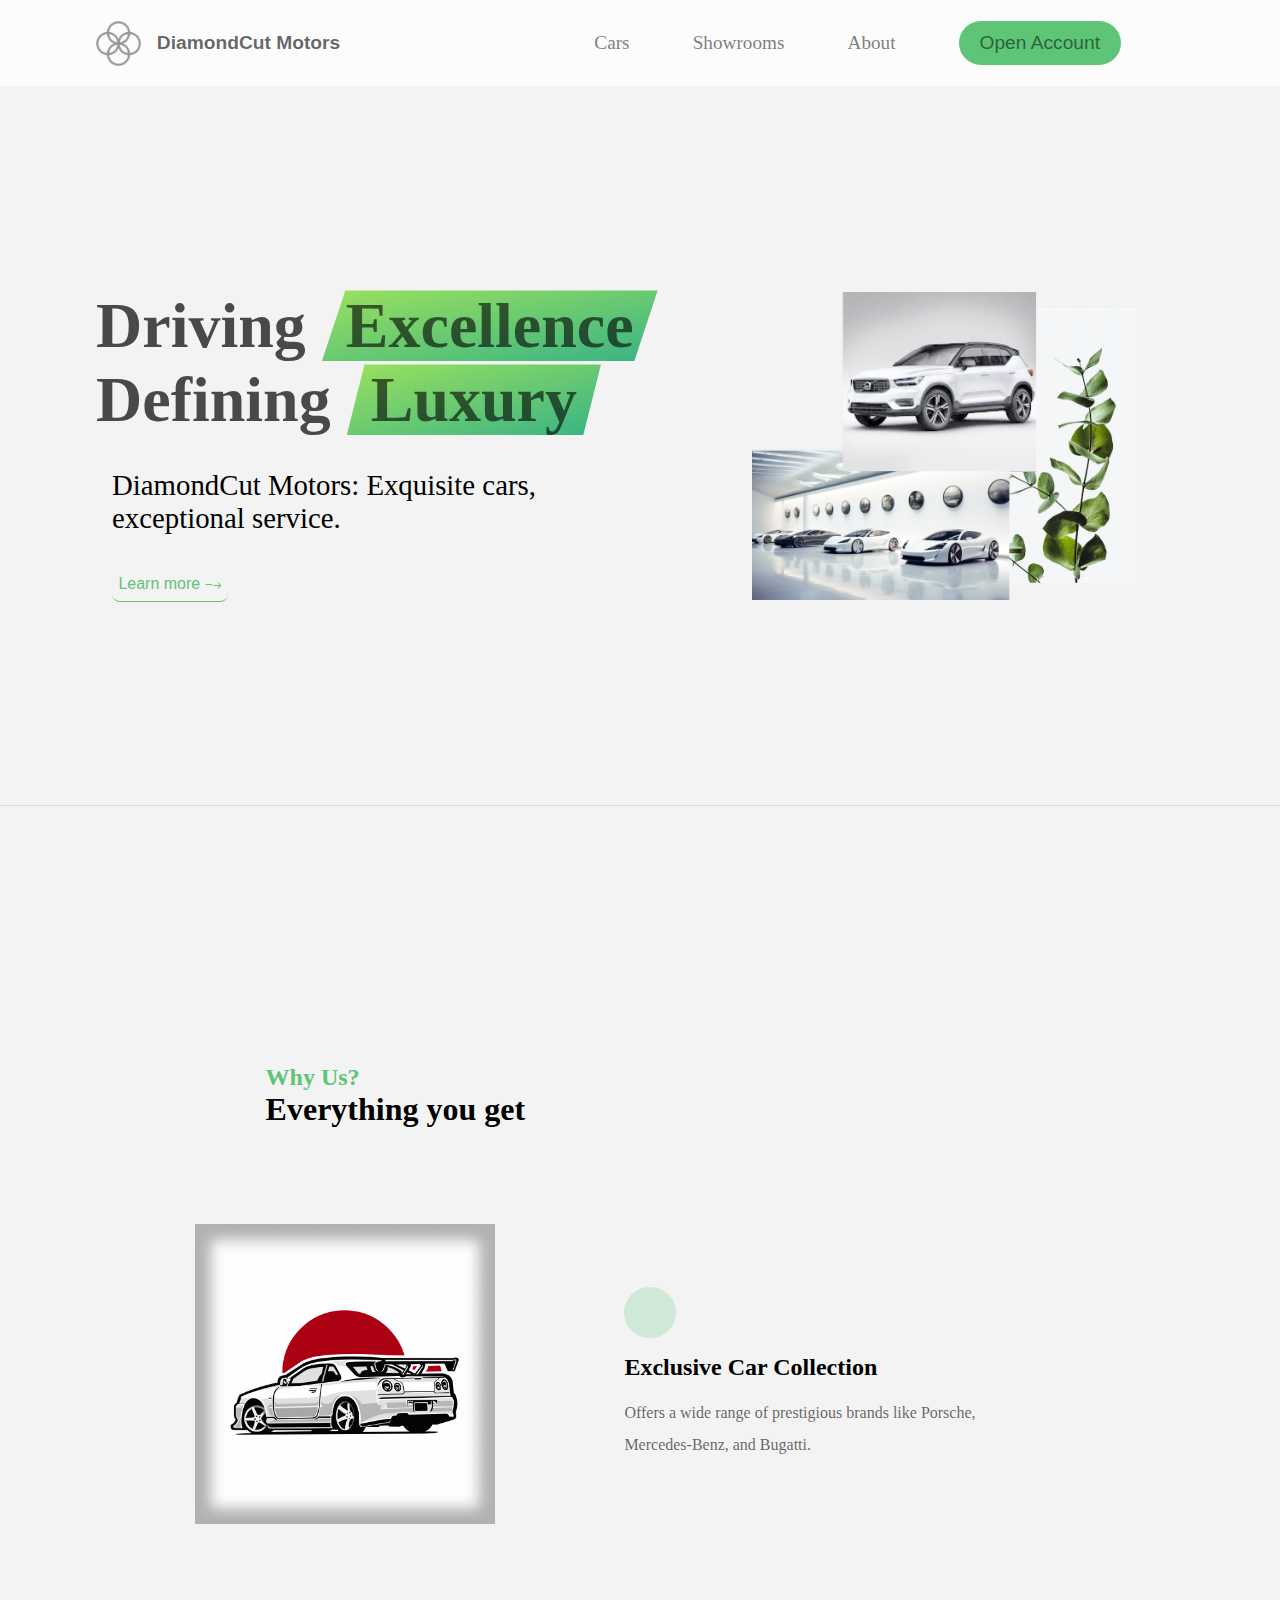
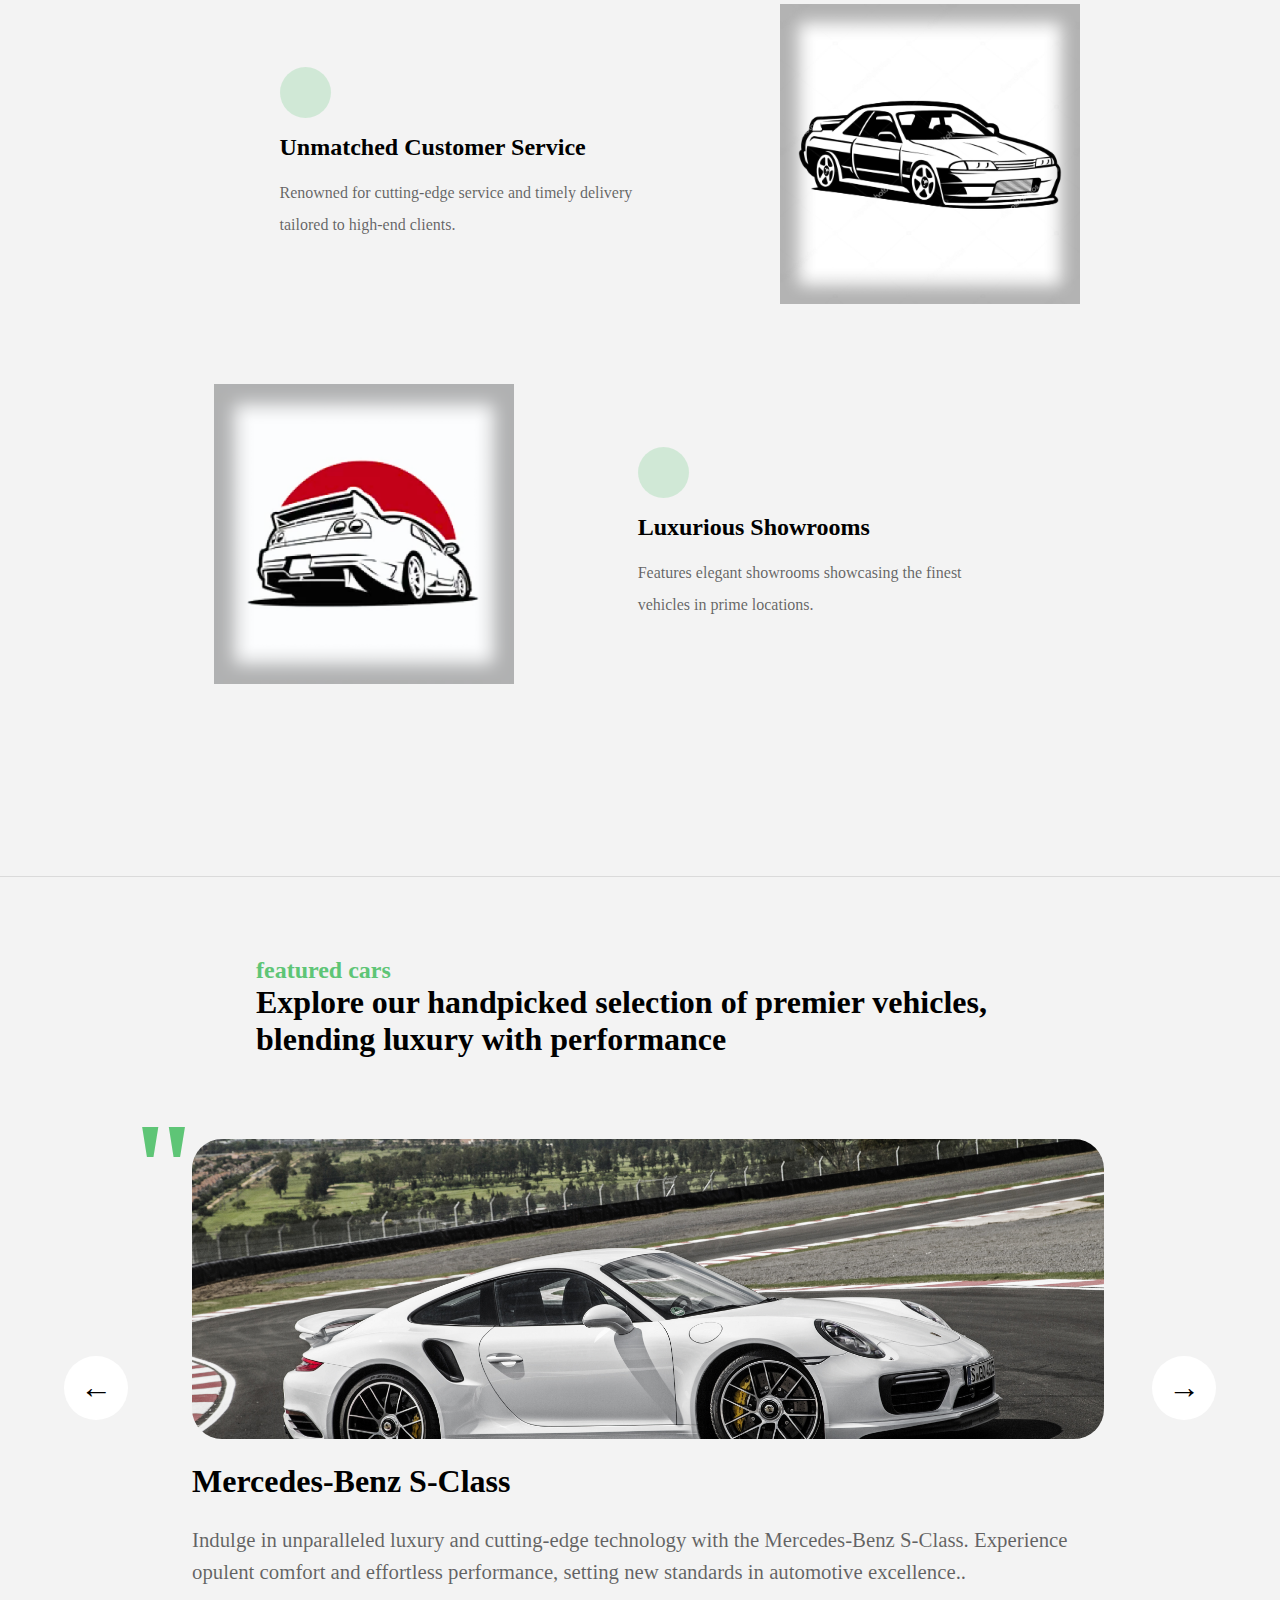
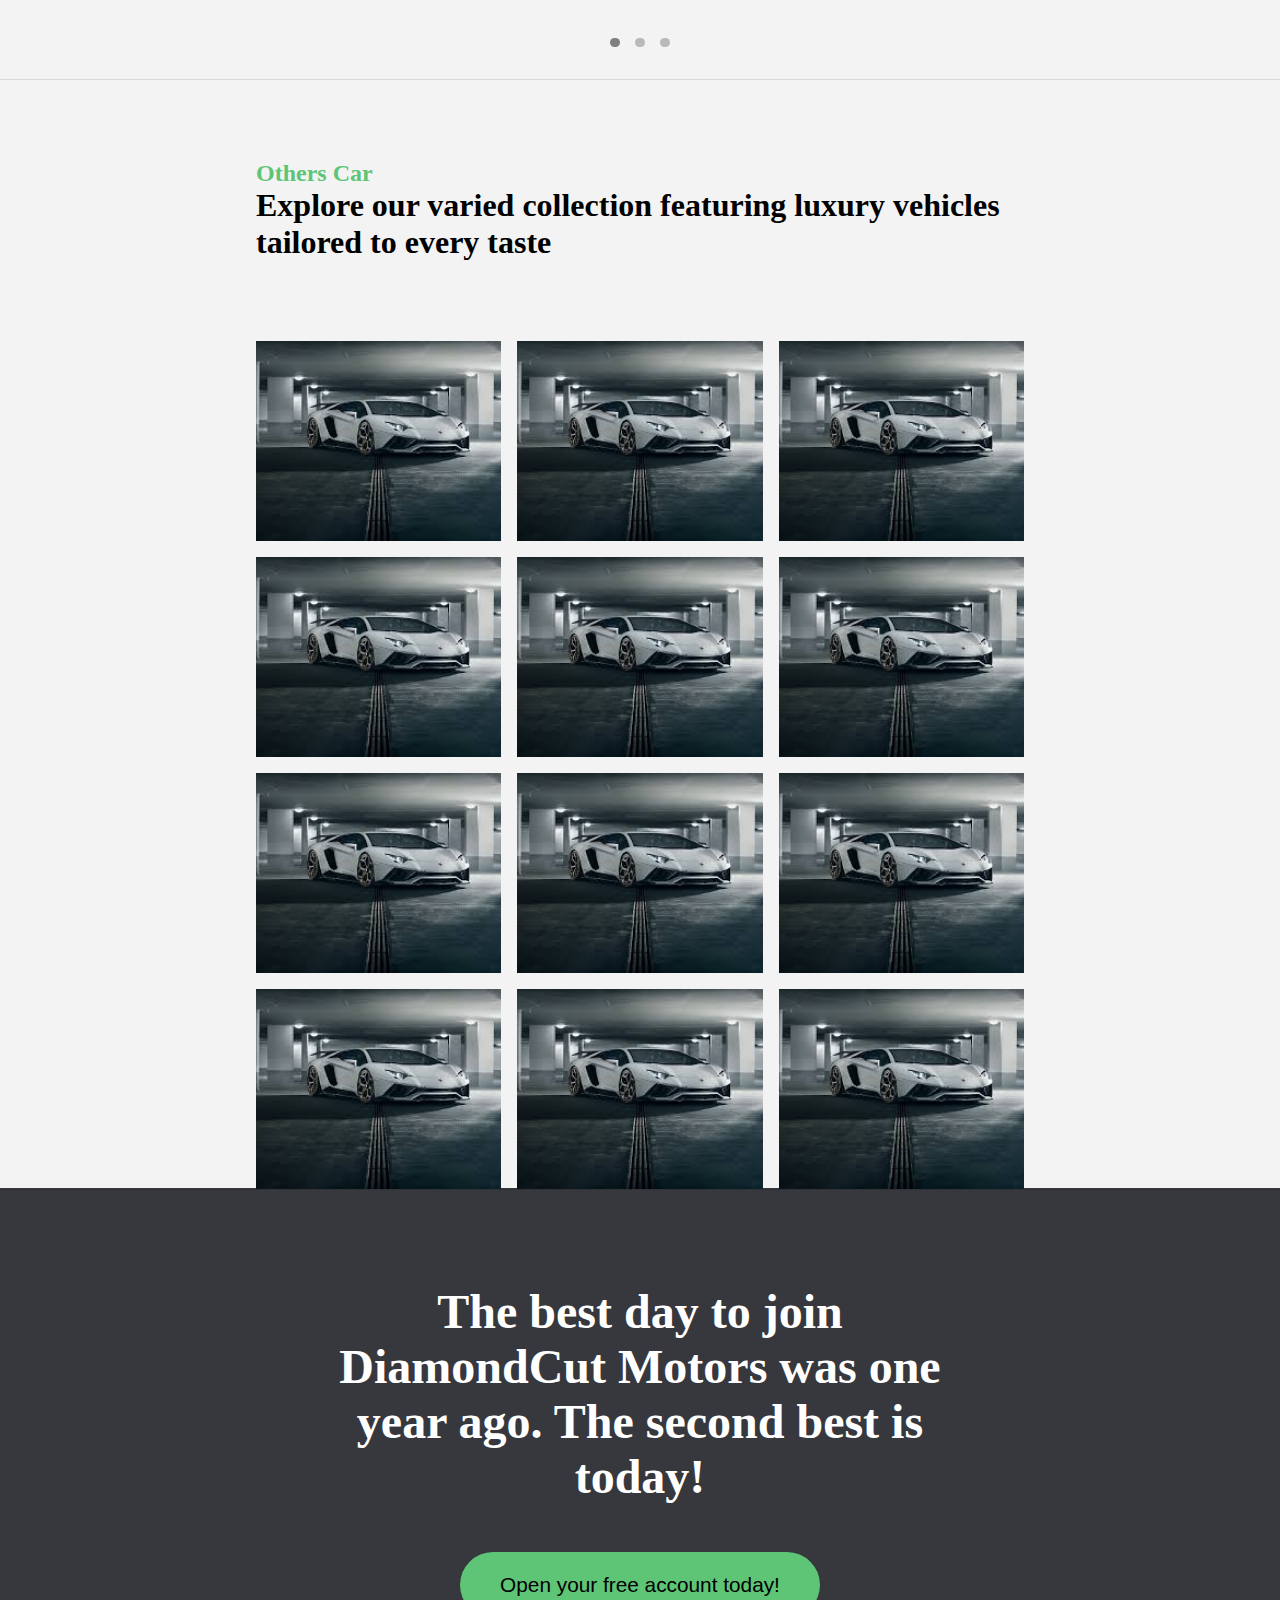
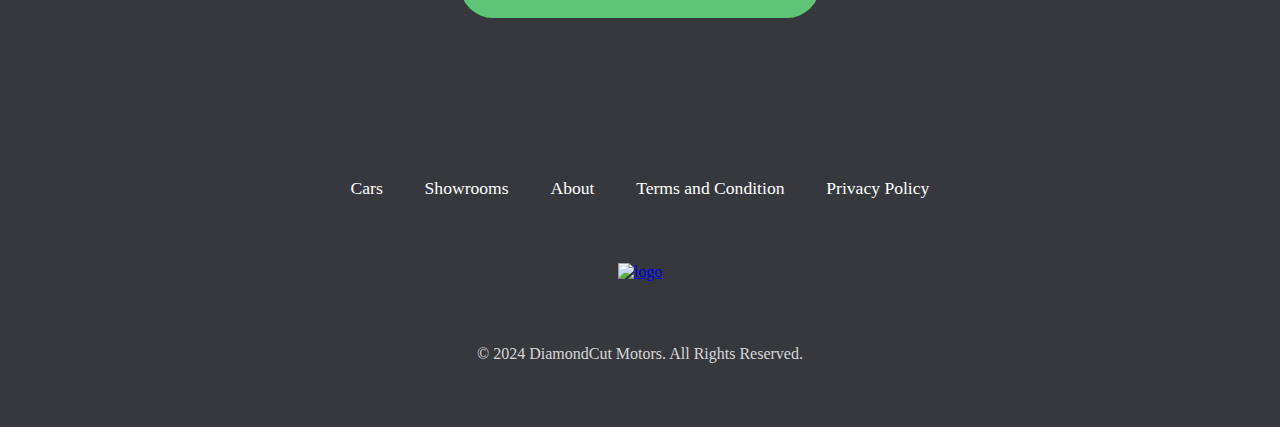
==== index.html @ 503ac23b "done" ====
<!DOCTYPE html>
<html lang="en">
  <head>
    <meta charset="UTF-8" />
    <meta http-equiv="X-UA-Compatible" content="IE=edge" />
    <meta name="viewport" content="width=device-width, initial-scale=1.0" />
    <link rel="stylesheet" href="style.css" />
    <title>DiamondCut Motors</title>
  </head>
  <body>
    <nav class="navbar">
      <a href="/" class="company--logo">
        <img src="img/logo.png" alt="logo" class="navbar--image" />
        <p>DiamondCut Motors</p>
      </a>
      <div class="navbar--list">
        <a href="./cars.html" class="navbar--button navbar--features">Cars</a>
        <a href="./showroom.html" class="navbar--button navbar--operation">Showrooms</a>
        <a href="./about.html" class="navbar--button navbar--testimoni">About</a>
        <button class="navbar--buttons">
          <a href="./login.html" class="navbar--button">Open Account</a>
        </button>
      </div>
    </nav>
    <section class="hero section">
      <div class="hero--text">
        <div class="hero--text__container">
          <h1 class="hero--text__header">
            Driving <span> Excellence </span> Defining <span> Luxury</span>
          </h1>
          <h4 class="hero--text__p">
            DiamondCut Motors: Exquisite cars, exceptional service.
          </h4>
          <a href="./cars.html"><button class="hero--text__button">Learn more &rbarr;</button></a>
        </div>
      </div>
      <div class="hero--image">
        <img src="./img/hero.png" alt="image" />
      </div>
    </section>
    <section class="feature section">
      <div class="feature__info">
        <p class="header">Why Us?</p>
        <h1 class="feature__header">
          Everything you get
        </h1>
      </div>
      <div class="feature__items">
        <div class="feature__item">
          <img src="./img/car1.png" alt="computer" class="feature__item--image imageBlur"></img>
          <div class="feature__item--text">
            <div class="feature__item--text--container">
              <div class="dot"></div>
              <h1 class="feature__item--text--header">
                Exclusive Car Collection
              </h1>
              <p class="feature__item--text--p">
                Offers a wide range of prestigious brands like Porsche, Mercedes-Benz, and Bugatti.
              </p>
            </div>
          </div>
        </div>
      </div>
      <div class="feature__items">
        <div class="feature__item">
          <div class="feature__item--text">
            <div class="feature__item--text--container">
              <div class="dot"></div>
              <h1 class="feature__item--text--header">
                Unmatched Customer Service
              </h1>
              <p class="feature__item--text--p">
                Renowned for cutting-edge service and timely delivery tailored to high-end clients.
              </p>
            </div>
          </div>
          <img src="./img/car2.png" alt="computer" class="feature__item--image imageBlur"></img>
        </div>
      </div>
      <div class="feature__items">
        <div class="feature__item">
          <img src="./img/car3.png" alt="computer" class="feature__item--image imageBlur"></img>
          <div class="feature__item--text">
            <div class="feature__item--text--container">
              <div class="dot"></div>
              <h1 class="feature__item--text--header">
                Luxurious Showrooms
              </h1>
              <p class="feature__item--text--p">
                Features elegant showrooms showcasing the finest vehicles in prime locations.
              </p>
            </div>
          </div>
        </div>
      </div>
    </section>
    <section class="testimoni section">
      <div class="feature__info">
        <p class="header">featured cars</p>
        <h1 class="feature__header">
          Explore our handpicked selection of premier vehicles, blending luxury with performance
        </h1>
      </div>
      <div class="testimoni__items">
        <div class="arrow-left">&larr;</div>
        <div class="testimoni__items--infoContainer">
          <div data-number="0" class="testimoni__items--info testimoni--1">
            <p class="testimoni__items--petik">"</p>
            <img src="./img/featured1.jpg" alt="">
            <h1 class="testimoni__items--header">Porsche 911 Turbo S</h1>
            <p class="testimoni__items--p">Experience the pinnacle of sports car engineering with the iconic Porsche 911 Turbo S. Unleash breathtaking speed and
            precision, wrapped in a sleek and timeless design.</p>
          </div>
          <div data-number="1" class="testimoni__items--info testimoni--2">
            <p class="testimoni__items--petik">"</p>
            <img src="./img/featured2.jpg" alt="">
            <h1 class="testimoni__items--header">Mercedes-Benz S-Class</h1>
            <p class="testimoni__items--p">Indulge in unparalleled luxury and cutting-edge technology with the Mercedes-Benz S-Class. Experience opulent comfort
            and effortless performance, setting new standards in automotive excellence..</p>
            
          </div>
          <div data-number="2" class="testimoni__items--info testimoni--3">
            <p class="testimoni__items--petik">"</p>
            <img src="./img/featured3.jpg" alt="">
            <h1 class="testimoni__items--header">Bugatti Chiron</h1>
            <p class="testimoni__items--p">Embark on a journey of automotive mastery with the Bugatti Chiron. Crafted for the elite few, this hypercar combines
            unrivaled power, unparalleled beauty, and uncompromising luxury.</p>
            
          </div>
        </div>
        <div class="arrow-right">&rarr;</div>
      </div>
      <div class="testimoni__dots">
        <div data-dot="1" class="testimoni__dot dot--1 dot-active"></div>
        <div data-dot="2" class="testimoni__dot dot--2"></div>
        <div data-dot="3" class="testimoni__dot dot--3"></div>
      </div>
    </section>
    <section class="section gallery">
      <div class="feature__info">
        <p class="header">Others Car</p>
        <h1 class="feature__header">
          Explore our varied collection featuring luxury vehicles tailored to every taste
        </h1>
      </div>
      <div class="gallery__container">
        <img src="./img/gallery1.jpeg" alt="">
        <img src="./img/gallery1.jpeg" alt="">
        <img src="./img/gallery1.jpeg" alt="">
        <img src="./img/gallery1.jpeg" alt="">
        <img src="./img/gallery1.jpeg" alt="">
        <img src="./img/gallery1.jpeg" alt="">
        <img src="./img/gallery1.jpeg" alt="">
        <img src="./img/gallery1.jpeg" alt="">
        <img src="./img/gallery1.jpeg" alt="">
        <img src="./img/gallery1.jpeg" alt="">
        <img src="./img/gallery1.jpeg" alt="">
        <img src="./img/gallery1.jpeg" alt="">
      </div>
    </section>
    <section class="join">
      <h1 class="join__text">The best day to join DiamondCut Motors was one year ago. The second best is today!</h1>
      <a href="./login.html"><button class="join__btn">Open your free account today!</button></a>
    </section>
    <footer class="footer">
      <div class="footer__items">
        <a href="./cars.html" class="footer_item">Cars</a>
        <a href="./showroom.html" class="footer_item">Showrooms</a>
        <a href="./about.html" class="footer_item">About</a>
        <a href="#" class="footer_item">Terms and Condition</a>
        <a href="#" class="footer_item">Privacy Policy</a>
      </div>
      <a href="/"><img src="./img/icon.png" alt="logo" class="footer__logo"></img></a>
      <div class="footer__copyright">&copy; 2024 DiamondCut Motors. All Rights Reserved.</div>
    </footer>
    <script src="script.js"></script>
  </body>
</html>
---- style.css ----
/* The page is NOT responsive. You can implement responsiveness yourself if you wanna have some fun 😃 */

:root {
  --color-primary: #5ec576;
  --color-secondary: #ffcb03;
  --color-tertiary: #ff585f;
  --color-primary-darker: #4bbb7d;
  --color-secondary-darker: #ffbb00;
  --color-tertiary-darker: #fd424b;
  --color-primary-opacity: #5ec5763a;
  --color-secondary-opacity: #ffcd0331;
  --color-tertiary-opacity: #ff58602d;
  --gradient-primary: linear-gradient(to top left, #39b385, #9be15d);
  --gradient-secondary: linear-gradient(to top left, #ffb003, #ffcb03);
}

* {
  padding: 0;
  margin: 0;
  box-sizing: border-box;
  font-size: 16px;
}

.section {
  min-height: 80vh;
  border-bottom: 1px solid rgba(0, 0, 0, 0.1);
  transition: opacity 2s, transform 2s;
  -webkit-transition: opacity 2s, transform 2s;
  -moz-transition: opacity 2s, transform 2s;
  -ms-transition: opacity 2s, transform 2s;
  -o-transition: opacity 2s, transform 2s;
}

.sectionHidden {
  opacity: 1;
  transform: translateY(50px);
  -webkit-transform: translateY(50px);
  -moz-transform: translateY(50px);
  -ms-transform: translateY(50px);
  -o-transform: translateY(50px);
}

/* .imageBlur {
  filter: blur(20px);
  -webkit-filter: blur(20px);
} */

.header {
  font-size: 1.5rem;
  color: var(--color-primary);
  font-weight: 800;
}

.dot {
  height: 3.2rem;
  width: 3.2rem;
  background-color: var(--color-primary-opacity);
  border-radius: 50%;
  -webkit-border-radius: 50%;
  -moz-border-radius: 50%;
  -ms-border-radius: 50%;
  -o-border-radius: 50%;
}

body {
  background-color: #f3f3f3;
  position: relative;
}

/* Navbar */
.navbar {
  display: flex;
  flex-direction: row;
  align-items: center;
  justify-content: space-between;
  padding: 1.3rem 6rem;
  top: 0;
  left: 0;
  right: 0;
  z-index: 100;
  background: rgba(255, 255, 255, 0.7);
}

.navbar--image {
  height: 2.8rem;
  cursor: pointer;
}

.navbar--list {
  display: flex;
  flex-direction: row;
  align-items: center;
  justify-content: space-evenly;
  width: 45%;
}

.navbar--button {
  font-size: 1.2rem;
  align-items: center;
  text-decoration: none;
  color: black;
  cursor: pointer;
}

.navbar--buttons {
  padding: 0.7rem 1.3rem;
  background-color: var(--color-primary);
  border: none;
  outline: none;
  border-radius: 2rem;
  -webkit-border-radius: 2rem;
  -moz-border-radius: 2rem;
  -ms-border-radius: 2rem;
  -o-border-radius: 2rem;
}

.company--logo {
  display: flex;
  gap: 1rem;
  align-items: center;
  text-decoration: none;
}

.company--logo p {
  font-size: 1.2rem;
  font-weight: 800;
  font-family: 'Poppins', sans-serif;
  color: rgba(0, 0, 0, 0.6);
  text-decoration: none;
}

/* Hero Section */
.hero {
  width: 100%;
  display: grid;
  grid-template-columns: minmax(300px, 1.2fr) minmax(300px, 1fr);
  padding-inline: 12rem;
  border-bottom: 1px solid rgba(0, 0, 0, 0.1);
  gap: 2rem;
}

.hero2 {
  width: 100%;
  display: flex;
  align-items: center;
  justify-content: center;
  padding-inline: 12rem;
  border-bottom: 1px solid rgba(0, 0, 0, 0.1);
  gap: 2rem;
  background-image: url('./img/showroom2.jpg');
  background-size: cover;
  background-position: center;
  background-repeat: no-repeat;
}

.hero--text {
  display: flex;
  flex-direction: row;
  align-items: center;
  justify-content: center;
}

.hero2--text {
  display: flex;
  flex-direction: row;
  align-items: center;
  justify-content: center;
  width: 650px;
}

.hero2--text h4 {
  color: rgba(0, 0, 0, 1);
  background: rgba(255, 255, 255, 0.6);
  border-radius: 30px;
  padding-inline: 1.5rem;
}

.hero--text__container {
  margin: 0 auto;
  width: 100%;
}

.hero--text__header,
.hero--text__header span {
  font-size: 4rem;
  font-weight: 800;
  color: rgba(0, 0, 0, 0.7);
}

.hero--text__header span {
  color: rgba(0, 0, 0, 0.6);
  background-image: var(--gradient-primary);
  padding-inline: 1.5rem;
  clip-path: polygon(7% 0, 100% 0%, 93% 100%, 0% 100%);
}

.hero--text__p {
  font-size: 1.8rem;
  font-weight: 300;
  margin-block: 2rem;
  margin-inline: 1rem;
}

.hero--text__button {
  border: none;
  outline: none;
  color: var(--color-primary);
  border-bottom: 1px solid var(--color-primary);
  padding: 0.5rem 0.4rem;
  background: none;
  margin-inline: 1rem;
  cursor: pointer;
  transition: 0.5s;
  border-radius: 0.5rem;
}

.hero--text__button:hover {
  color: white;
  border-bottom: 1px solid white;
  background: var(--color-primary);
}

.hero--image {
  display: flex;
  flex-direction: row;
  align-items: center;
  justify-content: center;
}

.hero--image img {
  width: 80%;
}

/* Feature Section */
.feature {
  display: flex;
  flex-direction: column;
  align-items: center;
  justify-content: center;
  padding: 8rem 1rem;
  width: 100%;
}

.feature__info {
  display: flex;
  flex-direction: column;
  align-items: start;
  justify-content: center;
  width: 60%;
  margin-block: 5rem;
}

.feature__header {
  font-size: 2rem;
}

.feature__items {
  display: flex;
  flex-direction: column;
  align-items: start;
  justify-content: center;
  width: 80%;
  margin-bottom: 3rem;
}

.feature__item {
  display: flex;
  width: 100%;
  gap: 3rem;
  margin-block: 1rem;
  align-items: center;
  justify-content: center;
}

.feature__item--image {
  width: 100%;
  max-width: 300px;
}

.feature__item--text {
  display: flex;
  flex-direction: row;
  align-items: center;
  justify-content: center;
}

.feature__item--text--container {
  width: 70%;
  display: flex;
  flex-direction: column;
  align-items: start;
  justify-content: center;
}

.feature__item--text--header {
  font-size: 1.5rem;
  margin-block: 1rem;
}

.feature__item--text--p {
  font-size: 1rem;
  line-height: 2rem;
  color: rgba(0, 0, 0, 0.6);
}

/* Operation Section */
.operation {
  display: flex;
  flex-direction: column;
  align-items: center;
  justify-content: center;
  padding: 3rem 1rem;
}

.operation--information {
  /* color: var(--color-primary); */
  font-weight: bold;
}

.operation__items {
  width: 65%;
  display: flex;
  flex-direction: column;
  align-items: start;
  justify-content: center;
  padding: 4rem;
  background: white;
  position: relative;
}

.operation__items--button {
  color: black;
  padding: 1rem 0;
  width: 15rem;
  text-align: center;
  border-radius: 4rem;
  -webkit-border-radius: 4rem;
  -moz-border-radius: 4rem;
  -ms-border-radius: 4rem;
  -o-border-radius: 4rem;
  border: none;
  outline: none;
  line-height: 1rem;
  font-weight: bold;
}

.operation__items--buttonContainer {
  display: flex;
  padding-inline: 5rem;
  flex-direction: row;
  align-items: center;
  justify-content: space-evenly;
  width: 100%;
  position: absolute;
  top: -30px;
  left: 0;
}

.btn-active {
  position: relative;
  top: -10px;
  left: 0;
}

.operation__items--info {
  display: grid;
  grid-template-columns: 1fr 7fr;
  position: absolute;
  top: 0;
  left: 0;
  width: 100%;
  background: white;
  z-index: -1;
  visibility: hidden;
}

.operation__items--infoContainer {
  position: relative;
  width: 100%;
}

.info--active {
  z-index: 3;
  visibility: visible;
}

.dotbig {
  width: 4rem;
  height: 4rem;
  border-radius: 50%;
  -webkit-border-radius: 50%;
  -moz-border-radius: 50%;
  -ms-border-radius: 50%;
  -o-border-radius: 50%;
}

.dot-red {
  background-color: var(--color-tertiary-opacity);
}

.dot-yellow {
  background-color: var(--color-secondary-opacity);
}

.dot-green {
  background-color: var(--color-primary-opacity);
}

.btn-yellow {
  background: var(--color-secondary);
}

.btn-green {
  background: var(--color-primary);
}

.btn-red {
  background: var(--color-tertiary);
}

.operation__item--text--h1 {
  font-size: 1.5rem;
  margin-bottom: 2rem;
}

.operation__item--text--p {
  font-size: 1.3rem;
  line-height: 2rem;
  color: rgba(0, 0, 0, 0.5);
}

.operation__item--text {
  margin-left: 1rem;
}

/* Testimoni Page */
.testimoni {
  display: flex;
  flex-direction: column;
  align-items: center;
  justify-content: center;
  position: relative;
}

.testimoni__items {
  display: flex;
  flex-direction: row;
  align-items: center;
  justify-content: center;
  width: 60%;
  height: 500px;
}

.testimoni__items img {
  width: 100%;
  height: 300px;
  object-fit: cover;
  border-radius: 30px;
  margin-inline: auto;
}

.testimoni__items--infoContainer {
  position: relative;
  width: calc(100% - 8rem);
  height: calc(5.5rem + 500px) !important;
  display: flex;
  flex-direction: row;
  align-items: center;
  justify-content: center;
  overflow: hidden;
}

.testimoni__items--petik {
  color: var(--color-primary);
  font-weight: bolder;
  font-size: 8rem;
  position: absolute;
  top: 0;
  left: 0;
}

.testimoni__items--info {
  padding: 4rem 3rem 1.5rem 4rem;
  display: flex;
  flex-direction: column;
  align-items: start;
  justify-content: center;
  background-color: #f3f3f3;
  height: 500px;
  width: 100%;
  /* transition: 1s;
  -webkit-transition: 1s;
  -moz-transition: 1s;
  -ms-transition: 1s;
  -o-transition: 1s; */
}

.arrow-left,
.arrow-right {
  height: 4rem;
  width: 4rem;
  background-color: white;
  border-radius: 50%;
  -webkit-border-radius: 50%;
  -moz-border-radius: 50%;
  -ms-border-radius: 50%;
  -o-border-radius: 50%;
  font-size: 2rem;
  display: flex;
  flex-direction: row;
  align-items: center;
  justify-content: center;
  cursor: pointer;
  z-index: 10;
}

.testimoni__items--header {
  font-size: 2rem;
  font-weight: 700;
  margin-block: 1.5rem;
}

.testimoni__items--p {
  font-size: 1.3rem;
  line-height: 2rem;
  color: rgba(0, 0, 0, 0.6);
}

.testimoni__items--profile {
  display: flex;
  flex-direction: row;
  align-items: center;
  justify-content: center;
  margin-left: 2rem;
  margin-top: 1.5rem;
}

.testimoni__items--profile--image {
  width: 4rem;
  height: 4rem;
  border-radius: 50%;
  -webkit-border-radius: 50%;
  -moz-border-radius: 50%;
  -ms-border-radius: 50%;
  -o-border-radius: 50%;
  margin-right: 1.5rem;
}

.testimoni__items--profile--name {
  font-size: 1.2rem;
  margin-bottom: 0.5rem;
}

.testimoni__items--profile--location {
  font-size: 1.1rem;
  color: rgba(0, 0, 0, 0.6);
}

.testimoni__dots {
  display: flex;
  flex-direction: row;
  align-items: center;
  justify-content: space-evenly;
  width: 7%;
  margin-bottom: 2rem;
}

.testimoni__dot {
  height: 0.6rem;
  width: 0.6rem;
  border-radius: 50%;
  -webkit-border-radius: 50%;
  -moz-border-radius: 50%;
  -ms-border-radius: 50%;
  -o-border-radius: 50%;
  background-color: gray;
  opacity: 0.5;
}

.testimoni__dots .dot-active {
  opacity: 1;
}

.testimoni--1 {
  z-index: 1;
  position: absolute;
  top: 0;
  left: 0%;
}

.testimoni--2 {
  z-index: 1;
  position: absolute;
  top: 0;
  left: 100%;
}

.testimoni--3 {
  z-index: 1;
  position: absolute;
  top: 0;
  left: 200%;
}

/* Gallery Section */
.gallery {
  display: flex;
  align-items: center;
  justify-content: center;
  width: 100%;
  flex-direction: column;
  margin-bottom: 3rem;
}

.gallery__container {
  width: 60%;
  display: grid;
  grid-template-columns: repeat(auto-fit, minmax(200px, 1fr));
  justify-content: center;
  gap: 1rem;
  justify-items: center;
}

.gallery__container img {
  width: 100%;
  height: 200px;
  object-fit: cover;
}

/* list Section */
.list__container {
  width: 80%;
  display: grid;
  grid-template-columns: repeat(auto-fit, minmax(300px, 1fr));
  justify-content: center;
  gap: 1rem;
  justify-items: center;
  font-family: 'Poppins', sans-serif;
}

.list__item {
  box-shadow: 0 0 10px rgba(0, 0, 0, 0.1);
  width: 100%;
  border-radius: 10px;
  overflow: hidden;
}

.list__info {
  padding: 0.5rem 1rem;
  display: flex;
  flex-direction: column;
  align-items: center;
  justify-content: center;
  gap: 0.4rem;
}

.list__info h4 {
  text-align: center;
  display: flex;
  justify-content: space-between;
  width: 100%;
}

.list__info h4 span {
  color: var(--color-primary);
  text-align: center;
}

.list__info p {
  color: rgba(0, 0, 0, 0.4);
  text-align: center;
}

.list__container img {
  width: 100%;
  height: 200px;
  object-fit: cover;
}

/* Join Section */
.join {
  display: flex;
  flex-direction: column;
  align-items: center;
  justify-content: center;
  background-color: rgb(55, 56, 61);
  padding: 6rem 2rem;
}

.join__text {
  font-size: 3rem;
  color: white;
  width: 55%;
  margin: 0 auto;
  text-align: center;
}

.join__btn {
  padding: 1.3rem 2.5rem;
  background-color: var(--color-primary);
  color: black;
  border-radius: 5rem;
  -webkit-border-radius: 5rem;
  -moz-border-radius: 5rem;
  -ms-border-radius: 5rem;
  -o-border-radius: 5rem;
  border: none;
  outline: none;
  margin-top: 3rem;
  font-size: 1.3rem;
  cursor: pointer;
}

/* Footer Section */
.footer {
  display: flex;
  flex-direction: column;
  justify-content: center;
  align-items: center;
  padding: 4rem 8rem;
  background-color: rgb(55, 56, 61);
}

.footer__items {
  display: flex;
  flex-direction: row;
  justify-content: space-evenly;
  align-items: center;
  flex-wrap: wrap;
  width: 60%;
  gap: 1rem;
}

.footer_item {
  color: white;
  text-decoration: none;
  font-size: 1.1rem;
  padding-inline: 0.5rem;
}

.footer__logo {
  width: 3rem;
  height: 3rem;
  margin: 0 auto;
  margin-block: 4rem;
}

.footer__copyright {
  text-align: center;
  color: rgba(255, 255, 255, 0.8);
}

.footer__copyright span {
  color: white;
}

/* carousel style */

.mySlides {
  display: none;
}
img {
  vertical-align: middle;
}

/* Slideshow container */
.slideshow-container {
  width: 100%;
  position: relative;
  margin: auto;
}

.slideshow-container img {
  width: 100%;
  object-fit: cover;
  height: 300px;
}

.slideshow-container2 img {
  width: 100%;
  object-fit: cover;
  height: 700px;
}

/* Fading animation */
.fade {
  animation-name: fade;
  animation-duration: 1.5s;
}

@keyframes fade {
  from {
    opacity: 0.4;
  }
  to {
    opacity: 1;
  }
}

/* Login Style */

.login-container {
  display: grid;
  grid-template-columns: 1fr 1fr;
}

.login-container > * {
  width: 100%;
  height: 100vh;
  object-fit: cover;
}

.login-container form {
  display: flex;
  flex-direction: column;
  justify-content: center;
}

.form-container {
  display: flex;
  flex-direction: column;
  justify-content: center;
  gap: 1rem;
  padding: 2rem;
}

.form-container h1 {
  font-size: 4rem;
  font-weight: 800;
  color: var(--color-primary);
  text-align: center;
  font-family: 'Poppins', sans-serif;
}

.form-item {
  display: flex;
  flex-direction: column;
  gap: 0.5rem;
}

.form-item input {
  padding: 0.6rem 1rem;
  border: 1px solid rgba(0, 0, 0, 0.1);
  border-radius: 5px;
  outline: none;
  font-size: 1.2rem;
}

.form-item label {
  color: gray;
}

.form-container button {
  padding: 0.5rem 0.8rem;
  background-color: var(--color-primary);
  color: white;
  border-radius: 5px;
  border: none;
  cursor: pointer;
}

.form-error {
  color: red;
  font-size: 1.2rem;
  text-align: center;
  font-family: 'Poppins', sans-serif;
  display: none;
}

/* On smaller screens, decrease text size */
@media only screen and (max-width: 300px) {
  .text {
    font-size: 11px;
  }
}

@media only screen and (max-width: 1500px) {
  .testimoni__items {
    width: 70%;
  }
}

@media only screen and (max-width: 1400px) {
  .navbar--list {
    width: 60%;
  }

  .hero {
    padding-inline: 6rem;
  }

  .operation__items--buttonContainer {
    padding-inline: 0;
  }

  .operation__items--button {
    width: 11rem;
  }

  .testimoni__items {
    width: 90%;
  }
}

@media only screen and (max-width: 1200px) {
  .footer__items {
    width: 100%;
  }
}

@media only screen and (max-width: 1050px) {
  .navbar--list {
    width: 70%;
  }

  .hero--text__header,
  .hero--text__header span {
    font-size: 3rem;
  }

  .testimoni__items {
    width: 100%;
  }

  .join__text {
    width: 70%;
  }
}

@media only screen and (max-width: 900px) {
  * {
    font-size: 14px;
  }

  .hero2--text {
    width: 800px;
  }

  .hero {
    grid-template-columns: minmax(300px, 1fr);
  }

  .hero--image {
    grid-row: 1 / span 1;
  }

  .hero--text__container {
    display: flex;
    flex-direction: column;
    align-items: center;
    justify-content: center;
    text-align: center;
  }

  .section {
    min-height: 60vh;
  }

  .feature__header {
    font-size: 2.5rem;
  }

  .operation__items {
    width: 75%;
  }

  .feature {
    padding-top: 20rem;
  }

  .testimoni__items {
    height: 500px;
  }

  .testimoni__items--info {
    height: 500px;
  }

  .testimoni__items--infoContainer {
    height: calc(7rem + 550px);
  }

  .testimoni__dots {
    margin-bottom: 1.5rem;
  }

  .footer {
    padding-inline: 5rem;
  }
}

@media only screen and (max-width: 750px) {
  .join__text {
    width: 85%;
  }
  .feature__item {
    flex-direction: column;
    align-items: center;
    justify-content: center;
  }
  .feature__items {
    width: 100%;
  }

  .slideshow-container2 img {
    height: 600px;
  }

  .navbar--buttons,
  .company--logo {
    display: none;
  }

  .navbar--list {
    width: 100%;
  }
}

@media only screen and (max-width: 600px) {
  * {
    font-size: 12px;
  }

  .slideshow-container2 img {
    height: 400px;
  }

  .hero2--text {
    width: 90%;
  }

  .hero2 {
    padding-inline: 5rem;
  }

  .section {
    min-height: 50vh;
  }

  .navbar--list {
    width: 100%;
  }

  .navbar {
    padding: 1.3rem 3rem;
  }

  .hero {
    padding-inline: 2rem;
  }

  .feature__header {
    font-size: 1.8rem;
  }

  .feature {
    padding-inline: 0;
    padding-top: 15rem;
  }

  .feature__item {
    grid-template-columns: repeat(auto-fit, minmax(200px, 1fr));
  }

  .operation__items {
    width: 85%;
  }

  .operation__items--button {
    font-size: 0.8rem;
    width: 9rem;
  }

  .dotbig {
    display: none;
  }

  .operation__items--info {
    grid-template-columns: 1fr;
  }

  .testimoni {
    gap: 4rem;
  }

  .testimoni__items--header {
    font-size: 1.4rem;
  }

  .testimoni__items--p {
    font-size: 1.2rem;
  }

  .testimoni__items--info {
    padding: 0;
  }

  .feature__info {
    width: 75%;
    display: flex;
    flex-direction: column;
    justify-content: center;
    align-items: center;
    margin-bottom: 5rem !important;
  }

  .feature__header,
  .header {
    text-align: center;
  }

  .testimoni__items {
    height: 400px;
  }

  .testimoni__items--info {
    height: 400px;
  }

  .testimoni__items--infoContainer {
    height: calc(5.5rem + 400px);
  }

  .join__text {
    font-size: 2rem;
  }

  .footer {
    padding-inline: 4rem;
  }

  .testimoni__items {
    height: 300px;
  }

  .testimoni__items--infoContainer {
    height: calc(5.5rem + 300px) !important;
  }

  .testimoni__items--info {
    height: 300px;
  }

  .login-container {
    grid-template-columns: 1fr;
  }

  .login-container img {
    display: none;
  }
}

@media only screen and (max-width: 460px) {
  .navbar--image {
    display: none;
  }

  .slideshow-container2 img {
    height: 300px;
  }

  .navbar--list {
    width: 100%;
  }

  /* .testimoni__items {
    height: 150px;
  } */

  /* .testimoni__items--infoContainer {
    height: calc(5.5rem + 150px) !important;
  }

  .testimoni__items--info {
    height: 150px;
  } */

  /* .testimoni__items img {
    height: 200px;
  } */

  .hero2--text {
    width: 95%;
  }

  .hero2 {
    padding-inline: 2rem;
  }

  .testimoni__items--infoContainer {
    height: calc(5.5rem + 420px);
  }

  .footer {
    font-size: 0.8rem;
  }
  .feature {
    padding-top: 10rem;
  }
}

@media only screen and (max-width: 360px) {
  * {
    font-size: 10px;
  }

  .section {
    min-height: 40vh;
  }

  .operation__items {
    width: 95%;
  }

  .testimoni__items {
    height: 250px;
  }

  .testimoni__items--infoContainer {
    height: calc(5.5rem + 250px) !important;
  }

  .testimoni__items--info {
    height: 250px;
  }

  .feature__info {
    width: 85%;
  }

  .hero--text__p {
    margin-inline: 0;
  }
}
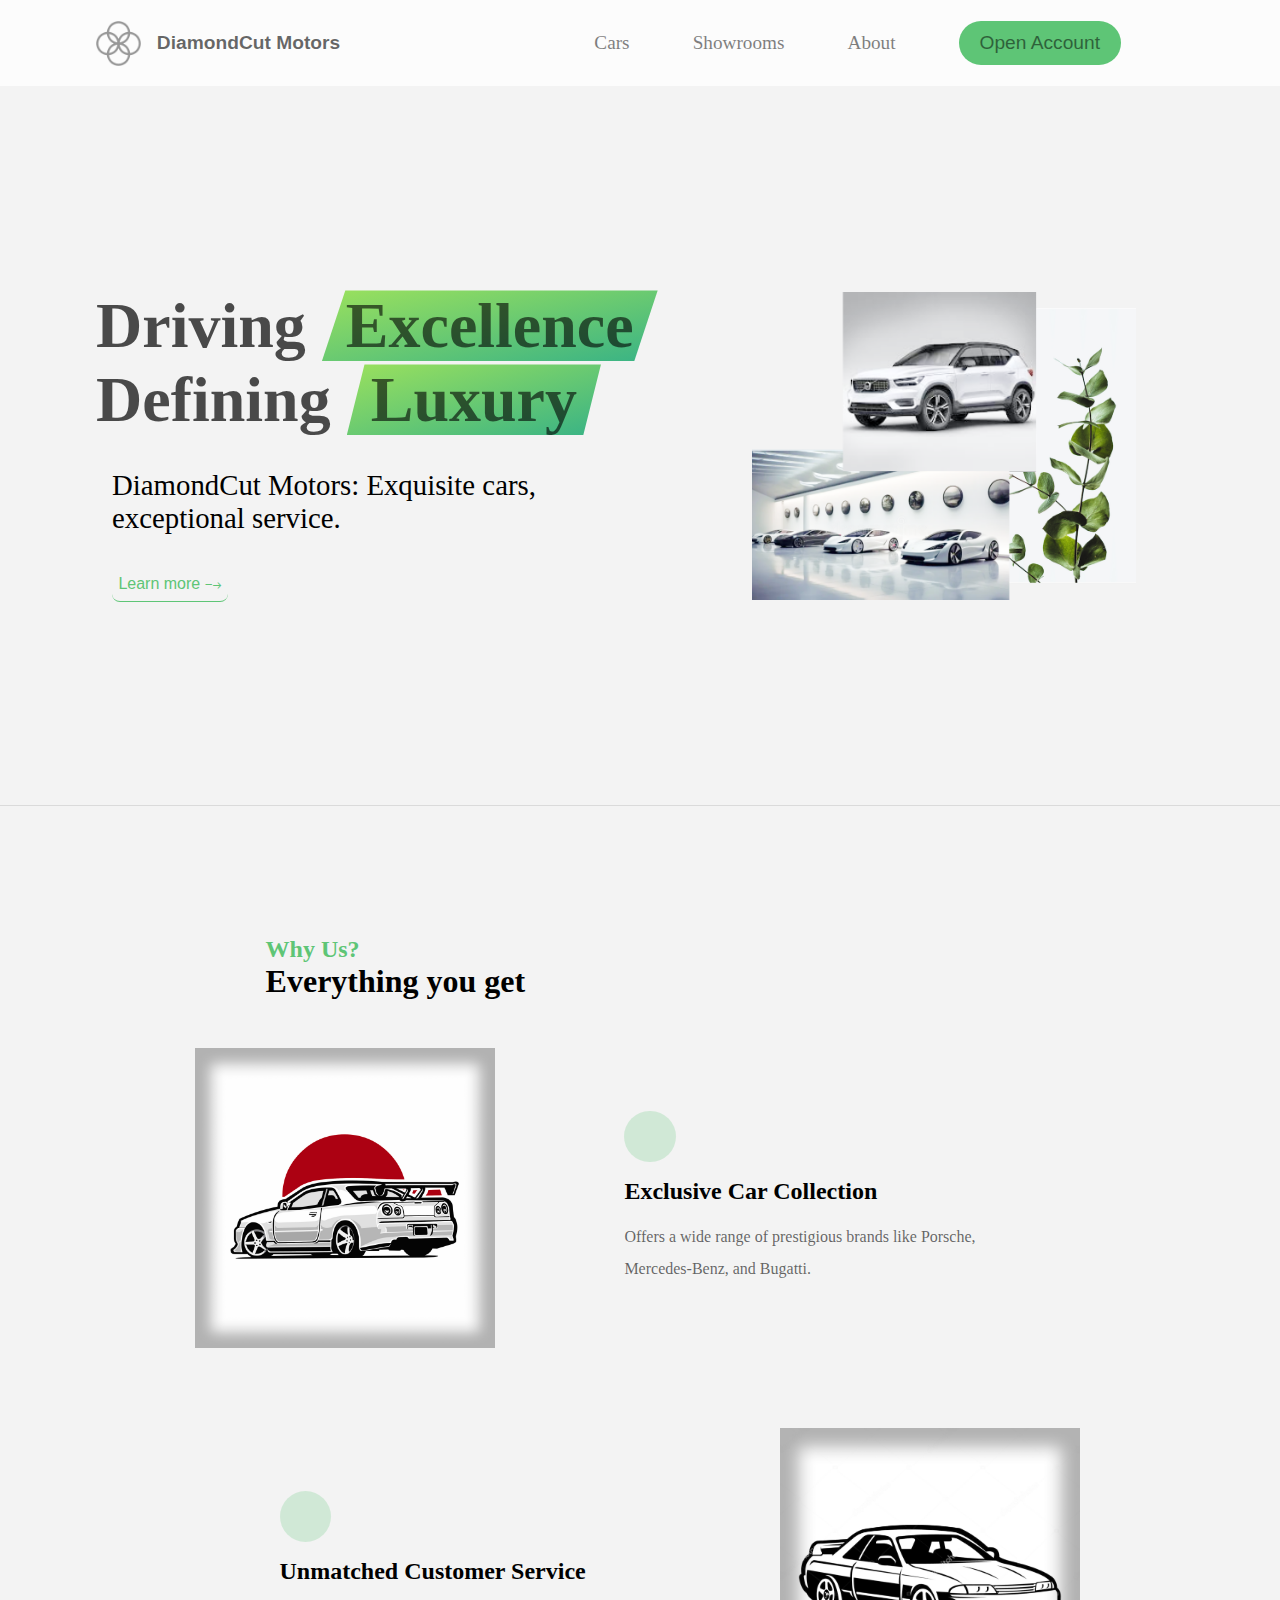
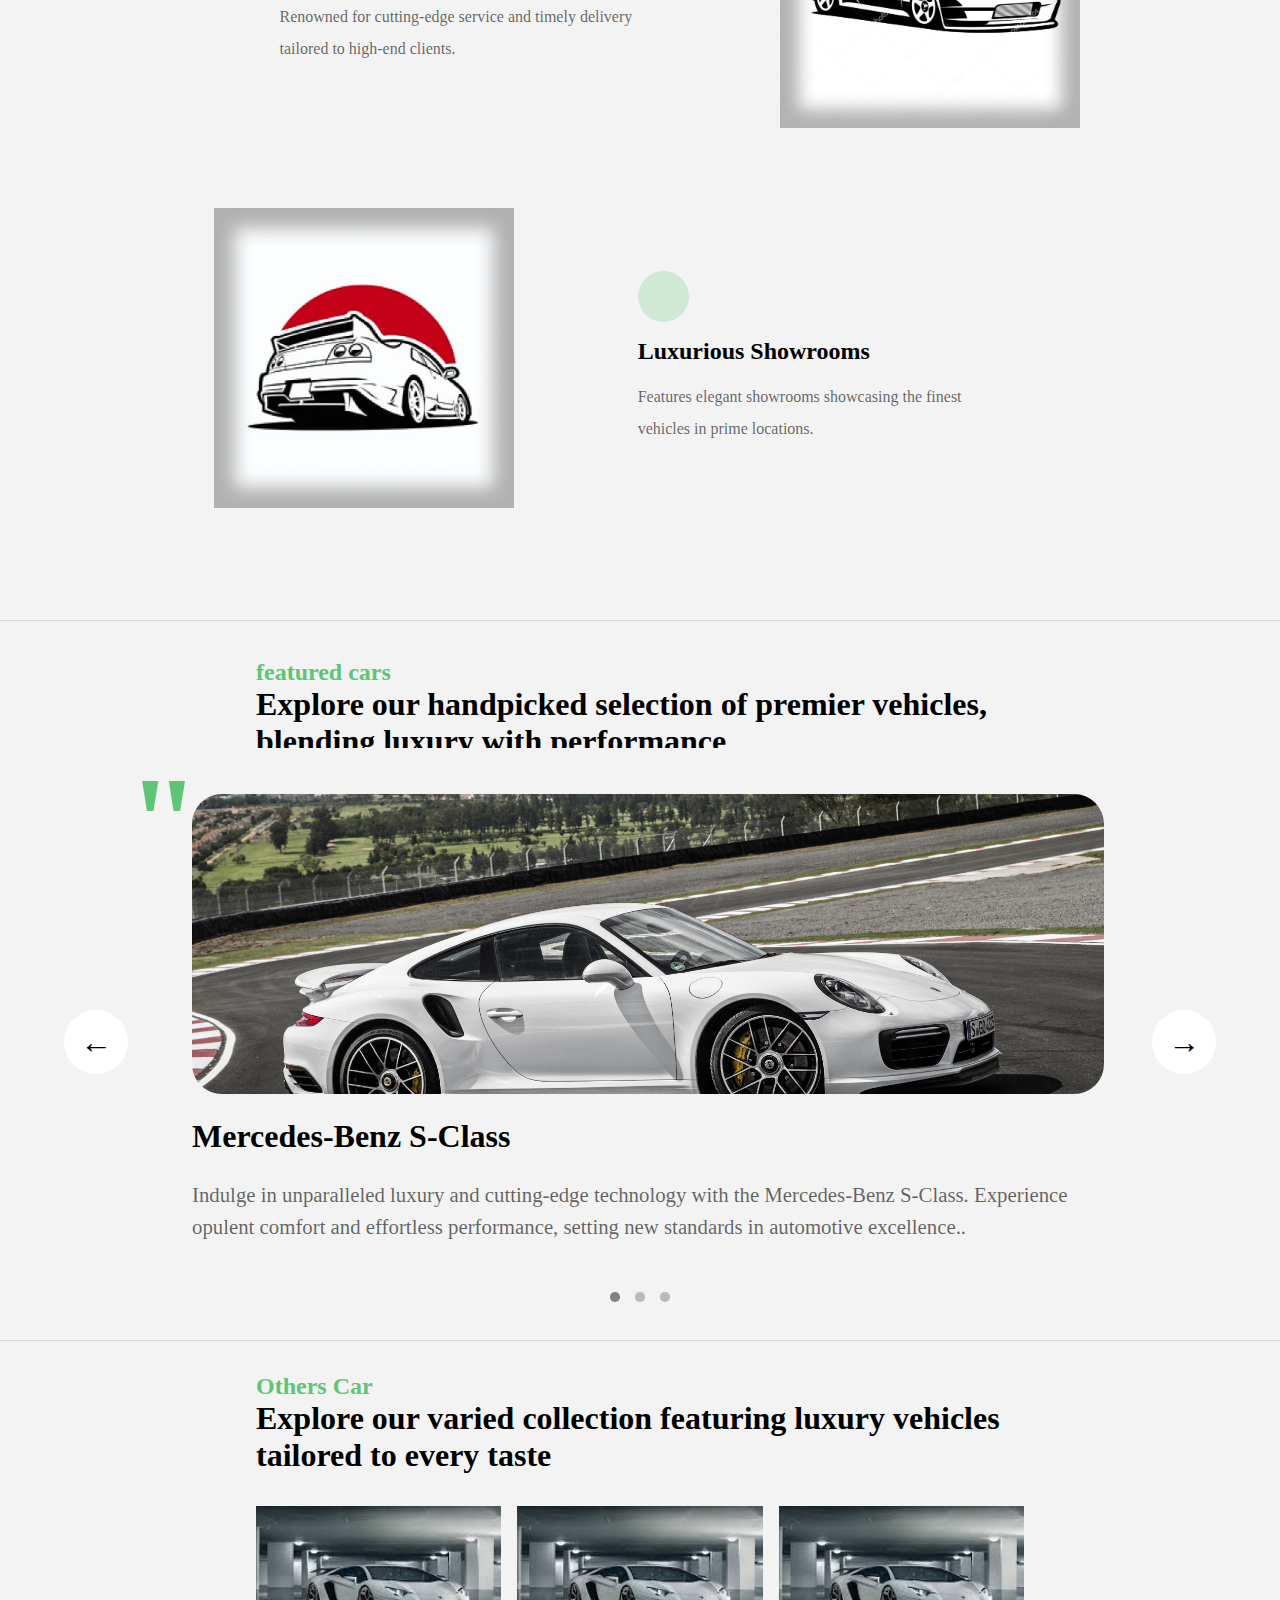
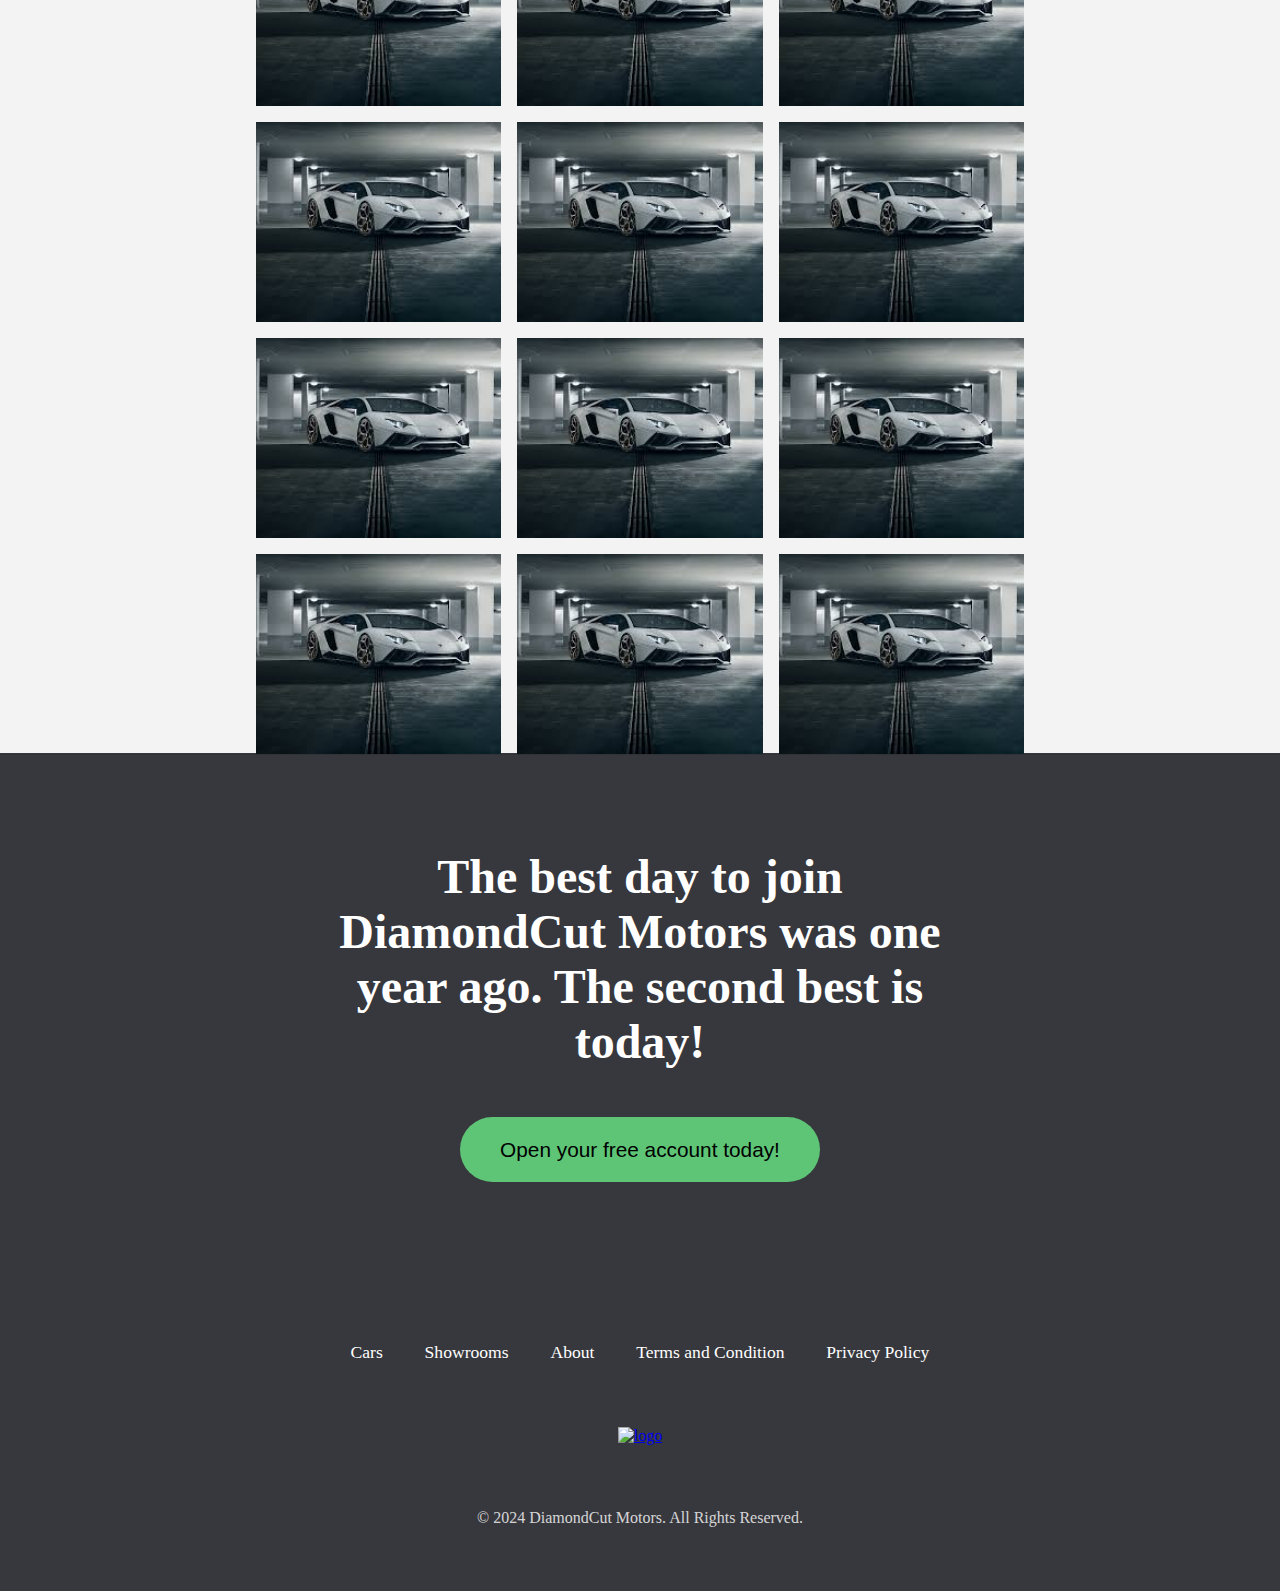
==== commit 6ec6c507: "update" ====
--- a/index.html
+++ b/index.html
@@ -14,11 +14,11 @@
         <p>DiamondCut Motors</p>
       </a>
       <div class="navbar--list">
-        <a href="./cars.html" class="navbar--button navbar--features">Cars</a>
-        <a href="./showroom.html" class="navbar--button navbar--operation">Showrooms</a>
-        <a href="./about.html" class="navbar--button navbar--testimoni">About</a>
+        <a href="./html/cars.html" class="navbar--button navbar--features">Cars</a>
+        <a href="./html/showroom.html" class="navbar--button navbar--operation">Showrooms</a>
+        <a href="./html/about.html" class="navbar--button navbar--testimoni">About</a>
         <button class="navbar--buttons">
-          <a href="./login.html" class="navbar--button">Open Account</a>
+          <a href="./html/login.html" class="navbar--button">Open Account</a>
         </button>
       </div>
     </nav>
@@ -164,9 +164,9 @@
     </section>
     <footer class="footer">
       <div class="footer__items">
-        <a href="./cars.html" class="footer_item">Cars</a>
-        <a href="./showroom.html" class="footer_item">Showrooms</a>
-        <a href="./about.html" class="footer_item">About</a>
+        <a href="./html/cars.html" class="footer_item">Cars</a>
+        <a href="./html/showroom.html" class="footer_item">Showrooms</a>
+        <a href="./html/about.html" class="footer_item">About</a>
         <a href="#" class="footer_item">Terms and Condition</a>
         <a href="#" class="footer_item">Privacy Policy</a>
       </div>
--- a/style.css
+++ b/style.css
@@ -237,7 +237,7 @@
   flex-direction: column;
   align-items: center;
   justify-content: center;
-  padding: 8rem 1rem;
+  padding: 3rem 1rem;
   width: 100%;
 }
 
@@ -247,7 +247,7 @@
   align-items: start;
   justify-content: center;
   width: 60%;
-  margin-block: 5rem;
+  margin-block: 2rem !important;
 }
 
 .feature__header {
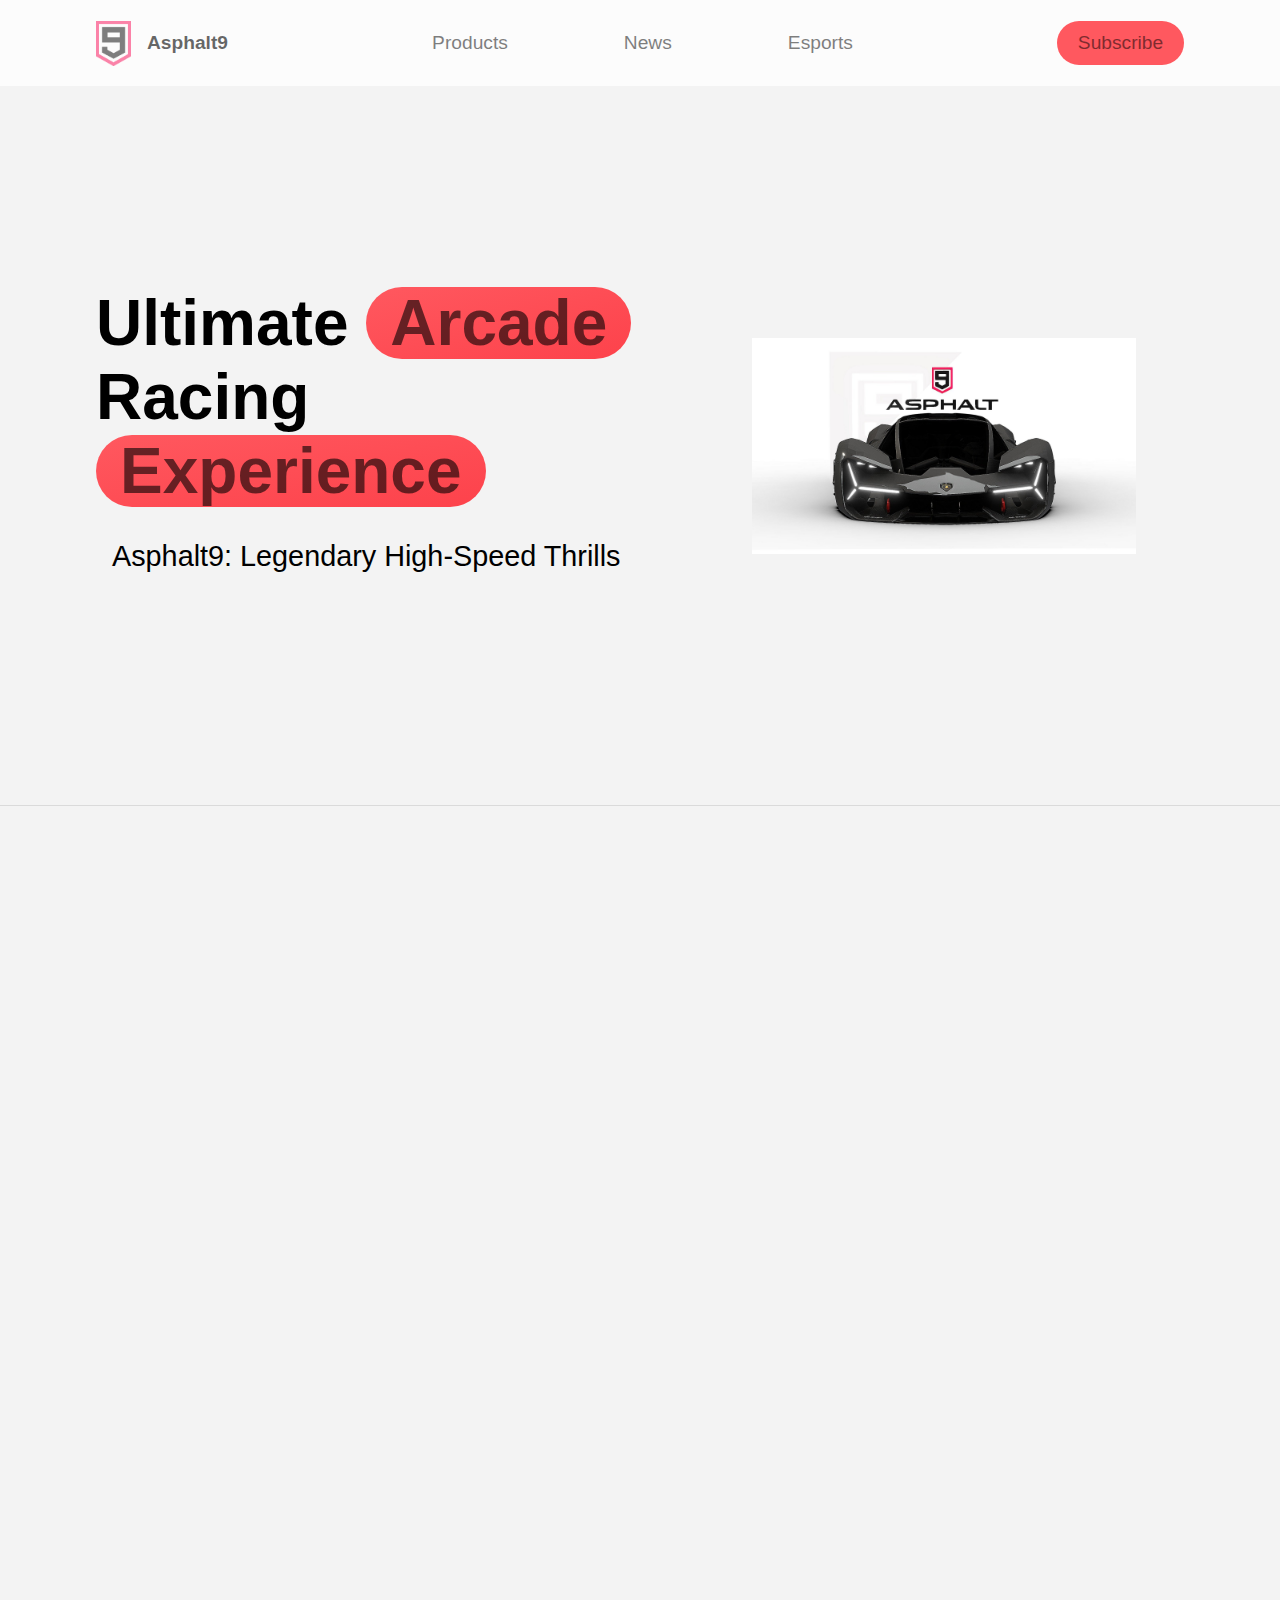
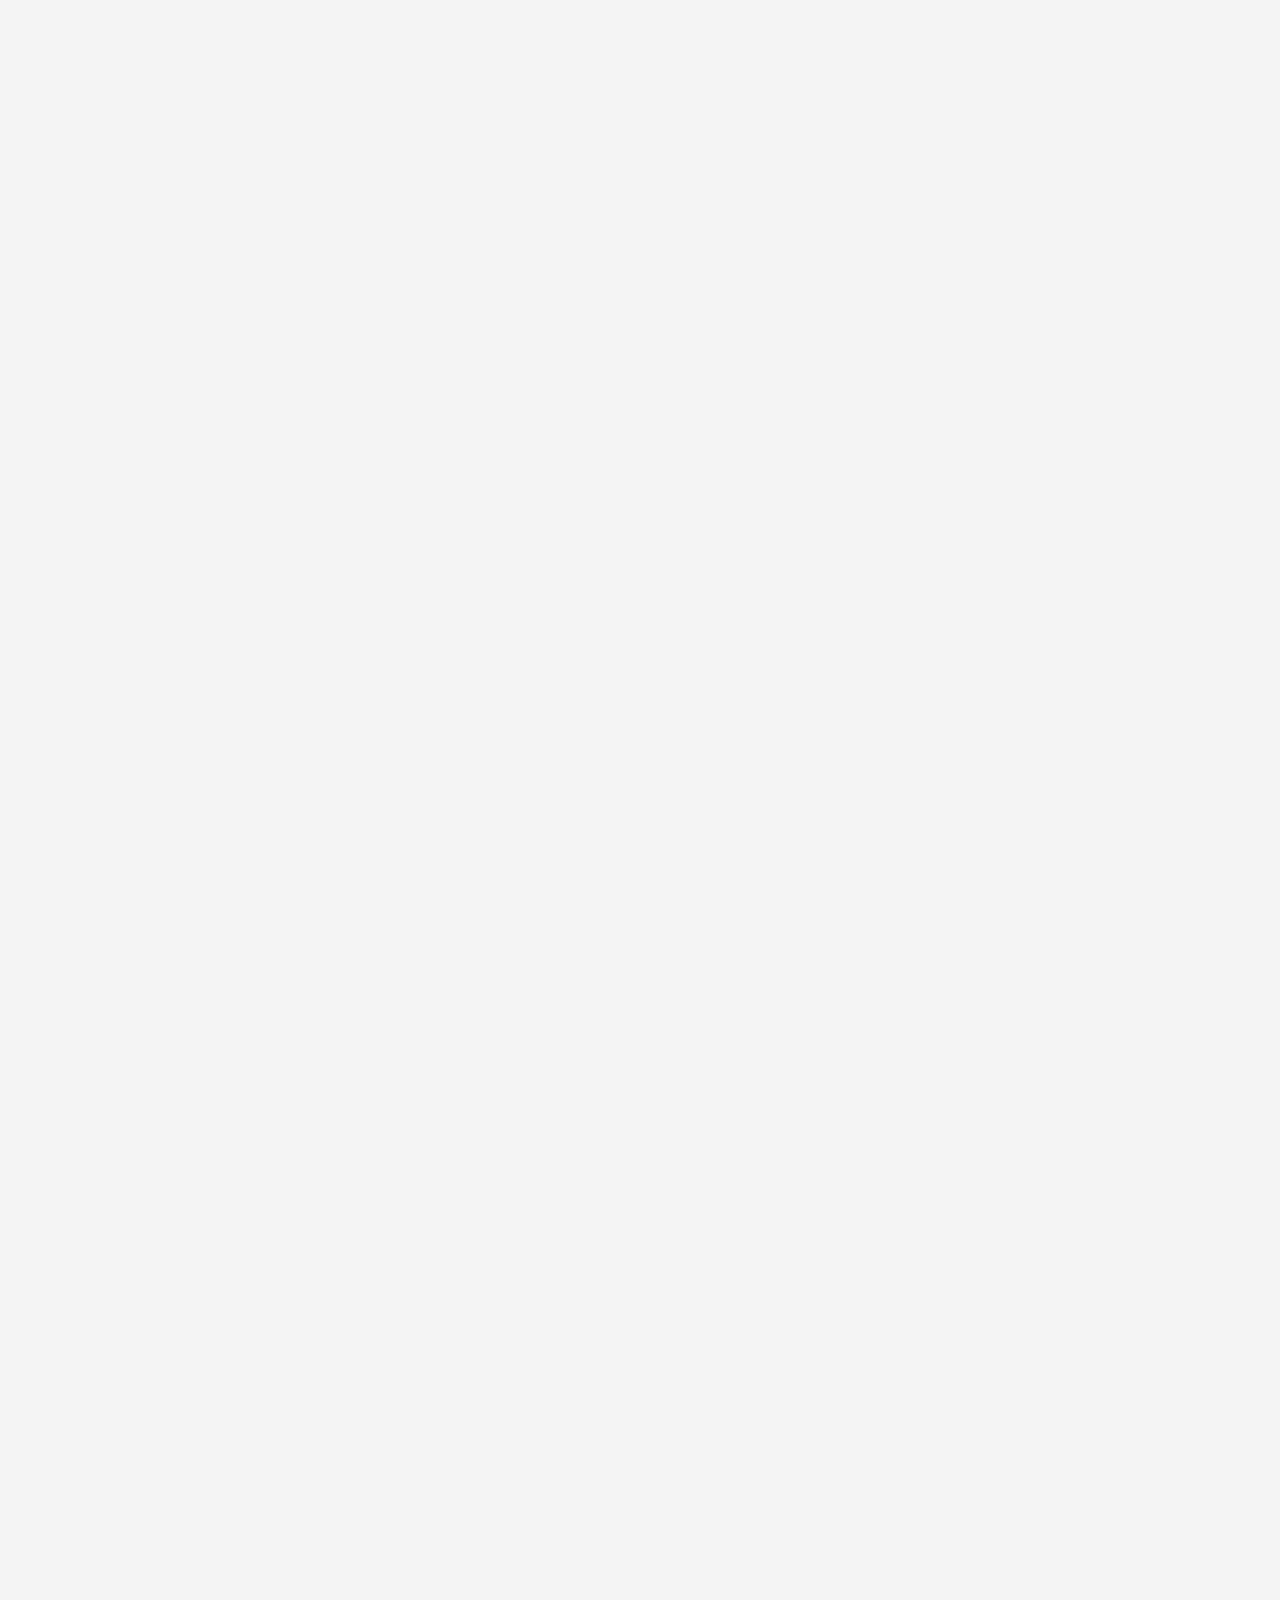
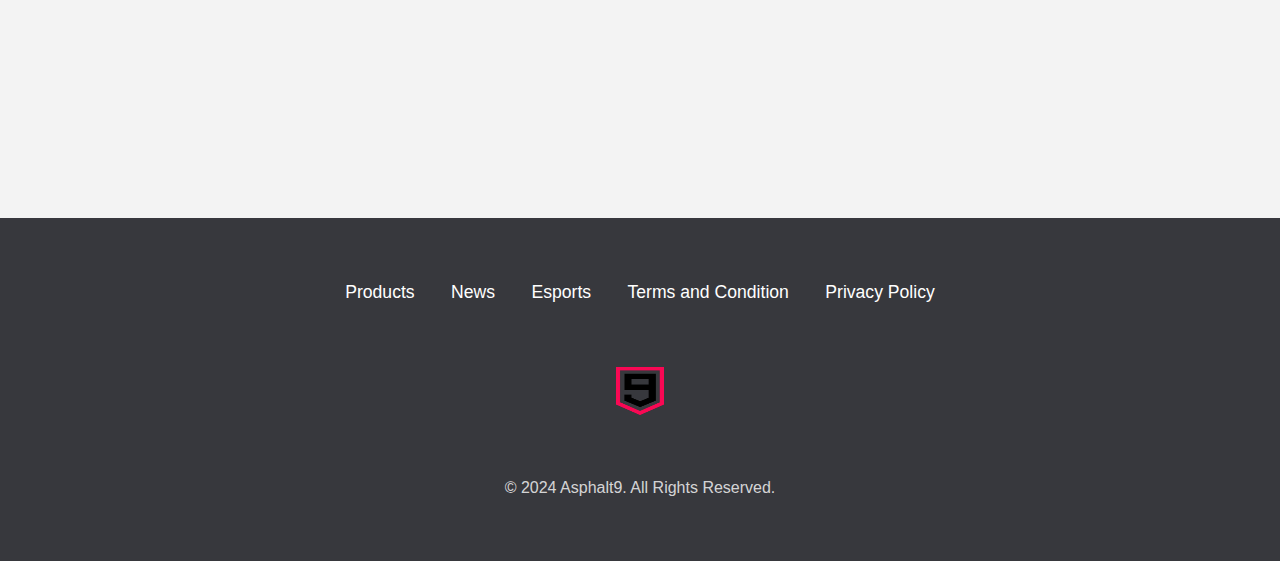
==== commit b61c7646: "first commit" ====
--- a/index.html
+++ b/index.html
@@ -5,57 +5,57 @@
     <meta http-equiv="X-UA-Compatible" content="IE=edge" />
     <meta name="viewport" content="width=device-width, initial-scale=1.0" />
     <link rel="stylesheet" href="style.css" />
-    <title>DiamondCut Motors</title>
+    <title>Asphalt9</title>
   </head>
   <body>
     <nav class="navbar">
       <a href="/" class="company--logo">
         <img src="img/logo.png" alt="logo" class="navbar--image" />
-        <p>DiamondCut Motors</p>
+        <p>Asphalt9</p>
       </a>
       <div class="navbar--list">
-        <a href="./html/cars.html" class="navbar--button navbar--features">Cars</a>
-        <a href="./html/showroom.html" class="navbar--button navbar--operation">Showrooms</a>
-        <a href="./html/about.html" class="navbar--button navbar--testimoni">About</a>
-        <button class="navbar--buttons">
-          <a href="./html/login.html" class="navbar--button">Open Account</a>
-        </button>
+        <a href="./html/products.html" class="navbar--button navbar--features">Products</a>
+        <a href="./html/news.html" class="navbar--button navbar--operation">News</a>
+        <a href="./html/Esports.html" class="navbar--button navbar--testimoni">Esports</a>
       </div>
+      <button class="navbar--buttons">
+        <a href="./html/subscribe.html" class="navbar--button">Subscribe</a>
+      </button>
     </nav>
     <section class="hero section">
       <div class="hero--text">
         <div class="hero--text__container">
-          <h1 class="hero--text__header">
-            Driving <span> Excellence </span> Defining <span> Luxury</span>
+          <h1 class="hero--text__header" style="color: black">
+            Ultimate <span> Arcade </span> Racing <span> Experience</span>
           </h1>
           <h4 class="hero--text__p">
-            DiamondCut Motors: Exquisite cars, exceptional service.
+            Asphalt9: Legendary High-Speed Thrills
           </h4>
-          <a href="./cars.html"><button class="hero--text__button">Learn more &rbarr;</button></a>
         </div>
       </div>
       <div class="hero--image">
-        <img src="./img/hero.png" alt="image" />
+        <img src="./img/hero.jpeg" alt="image" />
       </div>
     </section>
     <section class="feature section">
       <div class="feature__info">
         <p class="header">Why Us?</p>
         <h1 class="feature__header">
-          Everything you get
+          Everything you will experienced in Asphalt9
         </h1>
       </div>
       <div class="feature__items">
         <div class="feature__item">
-          <img src="./img/car1.png" alt="computer" class="feature__item--image imageBlur"></img>
           <div class="feature__item--text">
             <div class="feature__item--text--container">
               <div class="dot"></div>
+              <img src="./img/car1.jpg" alt="computer" class="feature__item--image imageBlur"></img>
               <h1 class="feature__item--text--header">
-                Exclusive Car Collection
+                Stunning Graphics and Visuals
               </h1>
               <p class="feature__item--text--p">
-                Offers a wide range of prestigious brands like Porsche, Mercedes-Benz, and Bugatti.
+                Asphalt 9: Legends offers console-quality graphics on mobile devices, with detailed car models and dynamic environments
+                that provide a visually immersive racing experience.
               </p>
             </div>
           </div>
@@ -65,29 +65,38 @@
         <div class="feature__item">
           <div class="feature__item--text">
             <div class="feature__item--text--container">
-              <div class="dot"></div>
+              <div style="display: flex">
+                <div class="dot"></div>
+                <div class="dot"></div>
+              </div>
+              <img src="./img/car2.webp" alt="computer" class="feature__item--image imageBlur"></img>
               <h1 class="feature__item--text--header">
-                Unmatched Customer Service
+                Extensive Car Collection
               </h1>
               <p class="feature__item--text--p">
-                Renowned for cutting-edge service and timely delivery tailored to high-end clients.
+                The game features over 50 hypercars from top manufacturers like Ferrari, Lamborghini, and Porsche, allowing players to
+                race with some of the most prestigious and high-performance cars in the world.
               </p>
             </div>
           </div>
-          <img src="./img/car2.png" alt="computer" class="feature__item--image imageBlur"></img>
+          
         </div>
       </div>
       <div class="feature__items">
         <div class="feature__item">
-          <img src="./img/car3.png" alt="computer" class="feature__item--image imageBlur"></img>
+          
           <div class="feature__item--text">
             <div class="feature__item--text--container">
-              <div class="dot"></div>
+              <div style="display: flex"><div class="dot"></div><div class="dot"></div>
+              <div class="dot"></div></div>
+              <img src="./img/car3.jpeg" alt="computer" class="feature__item--image imageBlur"></img>
               <h1 class="feature__item--text--header">
-                Luxurious Showrooms
+                Diverse and Exciting Gameplay
               </h1>
               <p class="feature__item--text--p">
-                Features elegant showrooms showcasing the finest vehicles in prime locations.
+                With multiple game modes including a comprehensive Career Mode and real-time Multiplayer Mode, along with a variety of
+                tracks, stunts, and customization options, Asphalt 9 delivers a thrilling and varied racing experience for all types of
+                players.
               </p>
             </div>
           </div>
@@ -96,39 +105,39 @@
     </section>
     <section class="testimoni section">
       <div class="feature__info">
-        <p class="header">featured cars</p>
+        <p class="header">Testimonial</p>
         <h1 class="feature__header">
-          Explore our handpicked selection of premier vehicles, blending luxury with performance
+          Explore our Testimonial from our satisfied customers
         </h1>
       </div>
       <div class="testimoni__items">
-        <div class="arrow-left">&larr;</div>
+        <div class="arrow-left">&larrtl;</div>
         <div class="testimoni__items--infoContainer">
           <div data-number="0" class="testimoni__items--info testimoni--1">
-            <p class="testimoni__items--petik">"</p>
+            <p class="testimoni__items--petik">*</p>
             <img src="./img/featured1.jpg" alt="">
-            <h1 class="testimoni__items--header">Porsche 911 Turbo S</h1>
-            <p class="testimoni__items--p">Experience the pinnacle of sports car engineering with the iconic Porsche 911 Turbo S. Unleash breathtaking speed and
-            precision, wrapped in a sleek and timeless design.</p>
+            <h1 class="testimoni__items--header">Unmatched Mobile Racing Experience</h1>
+            <p class="testimoni__items--p">Asphalt 9: Legends has set a new standard for mobile racing games. The graphics are breathtaking, the car selection is
+            top-notch, and the gameplay is both thrilling and addictive. I can't put it down!</p>
           </div>
           <div data-number="1" class="testimoni__items--info testimoni--2">
-            <p class="testimoni__items--petik">"</p>
+            <p class="testimoni__items--petik">*</p>
             <img src="./img/featured2.jpg" alt="">
-            <h1 class="testimoni__items--header">Mercedes-Benz S-Class</h1>
-            <p class="testimoni__items--p">Indulge in unparalleled luxury and cutting-edge technology with the Mercedes-Benz S-Class. Experience opulent comfort
-            and effortless performance, setting new standards in automotive excellence..</p>
+            <h1 class="testimoni__items--header">High-Octane Fun Anytime, Anywhere</h1>
+            <p class="testimoni__items--p">This game brings the excitement of arcade racing right to your fingertips. Whether I'm competing in the Career Mode or
+            challenging friends in Multiplayer, Asphalt 9 always delivers high-speed fun and intense competition.</p>
             
           </div>
           <div data-number="2" class="testimoni__items--info testimoni--3">
-            <p class="testimoni__items--petik">"</p>
+            <p class="testimoni__items--petik">*</p>
             <img src="./img/featured3.jpg" alt="">
-            <h1 class="testimoni__items--header">Bugatti Chiron</h1>
-            <p class="testimoni__items--p">Embark on a journey of automotive mastery with the Bugatti Chiron. Crafted for the elite few, this hypercar combines
-            unrivaled power, unparalleled beauty, and uncompromising luxury.</p>
+            <h1 class="testimoni__items--header">Perfect Blend of Style and Substance</h1>
+            <p class="testimoni__items--p">Asphalt 9: Legends combines stunning visuals with deep, engaging gameplay. The variety of cars and tracks keeps things
+            fresh, and the customization options let me personalize my ride. It's the ultimate racing game for any enthusiast.</p>
             
           </div>
         </div>
-        <div class="arrow-right">&rarr;</div>
+        <div class="arrow-right">&rarrtl;</div>
       </div>
       <div class="testimoni__dots">
         <div data-dot="1" class="testimoni__dot dot--1 dot-active"></div>
@@ -136,42 +145,16 @@
         <div data-dot="3" class="testimoni__dot dot--3"></div>
       </div>
     </section>
-    <section class="section gallery">
-      <div class="feature__info">
-        <p class="header">Others Car</p>
-        <h1 class="feature__header">
-          Explore our varied collection featuring luxury vehicles tailored to every taste
-        </h1>
-      </div>
-      <div class="gallery__container">
-        <img src="./img/gallery1.jpeg" alt="">
-        <img src="./img/gallery1.jpeg" alt="">
-        <img src="./img/gallery1.jpeg" alt="">
-        <img src="./img/gallery1.jpeg" alt="">
-        <img src="./img/gallery1.jpeg" alt="">
-        <img src="./img/gallery1.jpeg" alt="">
-        <img src="./img/gallery1.jpeg" alt="">
-        <img src="./img/gallery1.jpeg" alt="">
-        <img src="./img/gallery1.jpeg" alt="">
-        <img src="./img/gallery1.jpeg" alt="">
-        <img src="./img/gallery1.jpeg" alt="">
-        <img src="./img/gallery1.jpeg" alt="">
-      </div>
-    </section>
-    <section class="join">
-      <h1 class="join__text">The best day to join DiamondCut Motors was one year ago. The second best is today!</h1>
-      <a href="./login.html"><button class="join__btn">Open your free account today!</button></a>
-    </section>
     <footer class="footer">
       <div class="footer__items">
-        <a href="./html/cars.html" class="footer_item">Cars</a>
-        <a href="./html/showroom.html" class="footer_item">Showrooms</a>
-        <a href="./html/about.html" class="footer_item">About</a>
+        <a href="./html/products.html" class="footer_item">Products</a>
+        <a href="./html/news.html" class="footer_item">News</a>
+        <a href="./html/Esports.html" class="footer_item">Esports</a>
         <a href="#" class="footer_item">Terms and Condition</a>
         <a href="#" class="footer_item">Privacy Policy</a>
       </div>
       <a href="/"><img src="./img/icon.png" alt="logo" class="footer__logo"></img></a>
-      <div class="footer__copyright">&copy; 2024 DiamondCut Motors. All Rights Reserved.</div>
+      <div class="footer__copyright">&copy; 2024 Asphalt9. All Rights Reserved.</div>
     </footer>
     <script src="script.js"></script>
   </body>
--- a/style.css
+++ b/style.css
@@ -1,16 +1,16 @@
 /* The page is NOT responsive. You can implement responsiveness yourself if you wanna have some fun 😃 */
 
 :root {
-  --color-primary: #5ec576;
+  --color-primary: #ff585f;
   --color-secondary: #ffcb03;
   --color-tertiary: #ff585f;
-  --color-primary-darker: #4bbb7d;
+  --color-primary-darker: #fd424b;
   --color-secondary-darker: #ffbb00;
   --color-tertiary-darker: #fd424b;
-  --color-primary-opacity: #5ec5763a;
+  --color-primary-opacity: #ff58602d;
   --color-secondary-opacity: #ffcd0331;
   --color-tertiary-opacity: #ff58602d;
-  --gradient-primary: linear-gradient(to top left, #39b385, #9be15d);
+  --gradient-primary: linear-gradient(to top left, #fd424b, #ff585f);
   --gradient-secondary: linear-gradient(to top left, #ffb003, #ffcb03);
 }
 
@@ -19,6 +19,7 @@
   margin: 0;
   box-sizing: border-box;
   font-size: 16px;
+  font-family: 'Poppins', sans-serif;
 }
 
 .section {
@@ -32,7 +33,7 @@
 }
 
 .sectionHidden {
-  opacity: 1;
+  opacity: 0;
   transform: translateY(50px);
   -webkit-transform: translateY(50px);
   -moz-transform: translateY(50px);
@@ -55,11 +56,18 @@
   height: 3.2rem;
   width: 3.2rem;
   background-color: var(--color-primary-opacity);
-  border-radius: 50%;
-  -webkit-border-radius: 50%;
-  -moz-border-radius: 50%;
-  -ms-border-radius: 50%;
-  -o-border-radius: 50%;
+  clip-path: polygon(
+    50% 0%,
+    61% 35%,
+    98% 35%,
+    68% 57%,
+    79% 91%,
+    50% 70%,
+    21% 91%,
+    32% 57%,
+    2% 35%,
+    39% 35%
+  );
 }
 
 body {
@@ -147,7 +155,7 @@
   padding-inline: 12rem;
   border-bottom: 1px solid rgba(0, 0, 0, 0.1);
   gap: 2rem;
-  background-image: url('./img/showroom2.jpg');
+  background-image: url('./img/news.webp');
   background-size: cover;
   background-position: center;
   background-repeat: no-repeat;
@@ -166,11 +174,11 @@
   align-items: center;
   justify-content: center;
   width: 650px;
+  color: white;
 }
 
 .hero2--text h4 {
-  color: rgba(0, 0, 0, 1);
-  background: rgba(255, 255, 255, 0.6);
+  color: white;
   border-radius: 30px;
   padding-inline: 1.5rem;
 }
@@ -191,7 +199,11 @@
   color: rgba(0, 0, 0, 0.6);
   background-image: var(--gradient-primary);
   padding-inline: 1.5rem;
-  clip-path: polygon(7% 0, 100% 0%, 93% 100%, 0% 100%);
+  border-radius: 40px;
+}
+
+.hero--text__header {
+  color: white;
 }
 
 .hero--text__p {
@@ -244,14 +256,15 @@
 .feature__info {
   display: flex;
   flex-direction: column;
-  align-items: start;
-  justify-content: center;
-  width: 60%;
-  margin-block: 2rem !important;
+  align-items: center;
+  justify-content: center;
+  width: 80%;
+  margin-block: 3rem !important;
 }
 
 .feature__header {
   font-size: 2rem;
+  text-align: center;
 }
 
 .feature__items {
@@ -260,7 +273,7 @@
   align-items: start;
   justify-content: center;
   width: 80%;
-  margin-bottom: 3rem;
+  margin-bottom: 1rem;
 }
 
 .feature__item {
@@ -288,7 +301,7 @@
   width: 70%;
   display: flex;
   flex-direction: column;
-  align-items: start;
+  align-items: center;
   justify-content: center;
 }
 
@@ -300,6 +313,7 @@
 .feature__item--text--p {
   font-size: 1rem;
   line-height: 2rem;
+  text-align: center;
   color: rgba(0, 0, 0, 0.6);
 }
 
@@ -326,6 +340,12 @@
   padding: 4rem;
   background: white;
   position: relative;
+  gap: 1rem;
+}
+
+.operation__items iframe {
+  width: 100%;
+  height: 500px;
 }
 
 .operation__items--button {
@@ -379,6 +399,35 @@
   width: 100%;
 }
 
+.event__container {
+  display: grid;
+  grid-template-columns: 1fr 1fr;
+  gap: 2rem;
+  width: 65%;
+  margin-top: 2rem;
+}
+
+.event__container > * {
+  display: flex;
+  justify-content: center;
+  align-items: center;
+  padding: 1rem;
+  flex-direction: column;
+  gap: 0.5rem;
+  width: 100%;
+  background-color: white;
+  border-radius: 10px;
+  border: 1px solid var(--color-primary-opacity);
+  color: var(--color-primary);
+  font-size: 2rem;
+  font-weight: bold;
+}
+
+.event__container > * span {
+  color: black;
+  font-weight: normal;
+}
+
 .info--active {
   z-index: 3;
   visibility: visible;
@@ -499,7 +548,7 @@
 .arrow-right {
   height: 4rem;
   width: 4rem;
-  background-color: white;
+  background-color: var(--color-primary);
   border-radius: 50%;
   -webkit-border-radius: 50%;
   -moz-border-radius: 50%;
@@ -609,7 +658,7 @@
   justify-content: center;
   width: 100%;
   flex-direction: column;
-  margin-bottom: 3rem;
+  margin-bottom: 1rem;
 }
 
 .gallery__container {
@@ -625,6 +674,63 @@
   width: 100%;
   height: 200px;
   object-fit: cover;
+}
+
+/* news Section */
+.news__container {
+  display: flex;
+  flex-direction: column;
+  align-items: center;
+  justify-content: center;
+  gap: 2rem;
+  width: 100%;
+}
+
+.news__item {
+  display: flex;
+  align-items: center;
+  justify-content: start;
+  gap: 1rem;
+  width: 80%;
+  box-shadow: 0 0 10px rgba(0, 0, 0, 0.1);
+  padding-right: 1rem;
+}
+
+.news__item.reverse {
+  flex-direction: row-reverse;
+  padding-inline: 1rem 0;
+}
+
+.news__item img {
+  width: 400px;
+  height: 200px;
+  object-fit: cover;
+}
+
+.news__info {
+  display: flex;
+  flex-direction: column;
+  align-items: start;
+  justify-content: center;
+  gap: 0.5rem;
+}
+
+.news__info p {
+  text-align: justify;
+  line-height: 1.5rem;
+}
+
+.news__date {
+  display: flex;
+  justify-content: space-between;
+  align-items: center;
+  width: 100%;
+  font-weight: bold;
+  font-size: 0.8rem;
+}
+
+.news__date span {
+  font-size: 0.8rem;
 }
 
 /* list Section */
@@ -864,9 +970,50 @@
   font-size: 1.2rem;
   text-align: center;
   font-family: 'Poppins', sans-serif;
+}
+
+.form-error-container {
   display: none;
-}
-
+  justify-content: center;
+  align-items: center;
+  padding: 1rem;
+  position: fixed;
+  top: 10%;
+  left: 50%;
+  transform: translate(-50%, -50%);
+  background-color: rgba(255, 255, 255, 1);
+  z-index: 3;
+  border-radius: 10px;
+  border: 1px solid red;
+  animation: fadeOut 5s forwards;
+}
+
+.form-back {
+  position: fixed;
+  top: 20px;
+  left: 20px;
+  color: white;
+  background-color: var(--color-primary);
+  border-radius: 20px;
+  padding: 0.8rem 1rem;
+  width: fit-content;
+  height: fit-content;
+  cursor: pointer;
+}
+
+.form-back a {
+  text-decoration: none;
+  color: white;
+}
+
+@keyframes fadeOut {
+  from {
+    opacity: 1;
+  }
+  to {
+    opacity: 0;
+  }
+}
 /* On smaller screens, decrease text size */
 @media only screen and (max-width: 300px) {
   .text {
@@ -906,9 +1053,16 @@
   .footer__items {
     width: 100%;
   }
+
+  .operation__items iframe {
+    height: 400px;
+  }
 }
 
 @media only screen and (max-width: 1050px) {
+  .operation__items iframe {
+    height: 300px;
+  }
   .navbar--list {
     width: 70%;
   }
@@ -930,6 +1084,11 @@
 @media only screen and (max-width: 900px) {
   * {
     font-size: 14px;
+  }
+
+  .news__item,
+  .news__item.reverse {
+    flex-direction: column;
   }
 
   .hero2--text {
@@ -990,6 +1149,9 @@
 }
 
 @media only screen and (max-width: 750px) {
+  .operation__items iframe {
+    height: 200px;
+  }
   .join__text {
     width: 85%;
   }
@@ -1014,6 +1176,10 @@
   .navbar--list {
     width: 100%;
   }
+
+  .event__container {
+    grid-template-columns: 1fr;
+  }
 }
 
 @media only screen and (max-width: 600px) {
@@ -1056,6 +1222,12 @@
   .feature {
     padding-inline: 0;
     padding-top: 15rem;
+  }
+
+  .news__item img,
+  .news__item.reverse img {
+    width: 70vw;
+    height: 40vmin;
   }
 
   .feature__item {
@@ -1197,6 +1369,10 @@
   .feature {
     padding-top: 10rem;
   }
+
+  .operation__items iframe {
+    height: 150px;
+  }
 }
 
 @media only screen and (max-width: 360px) {
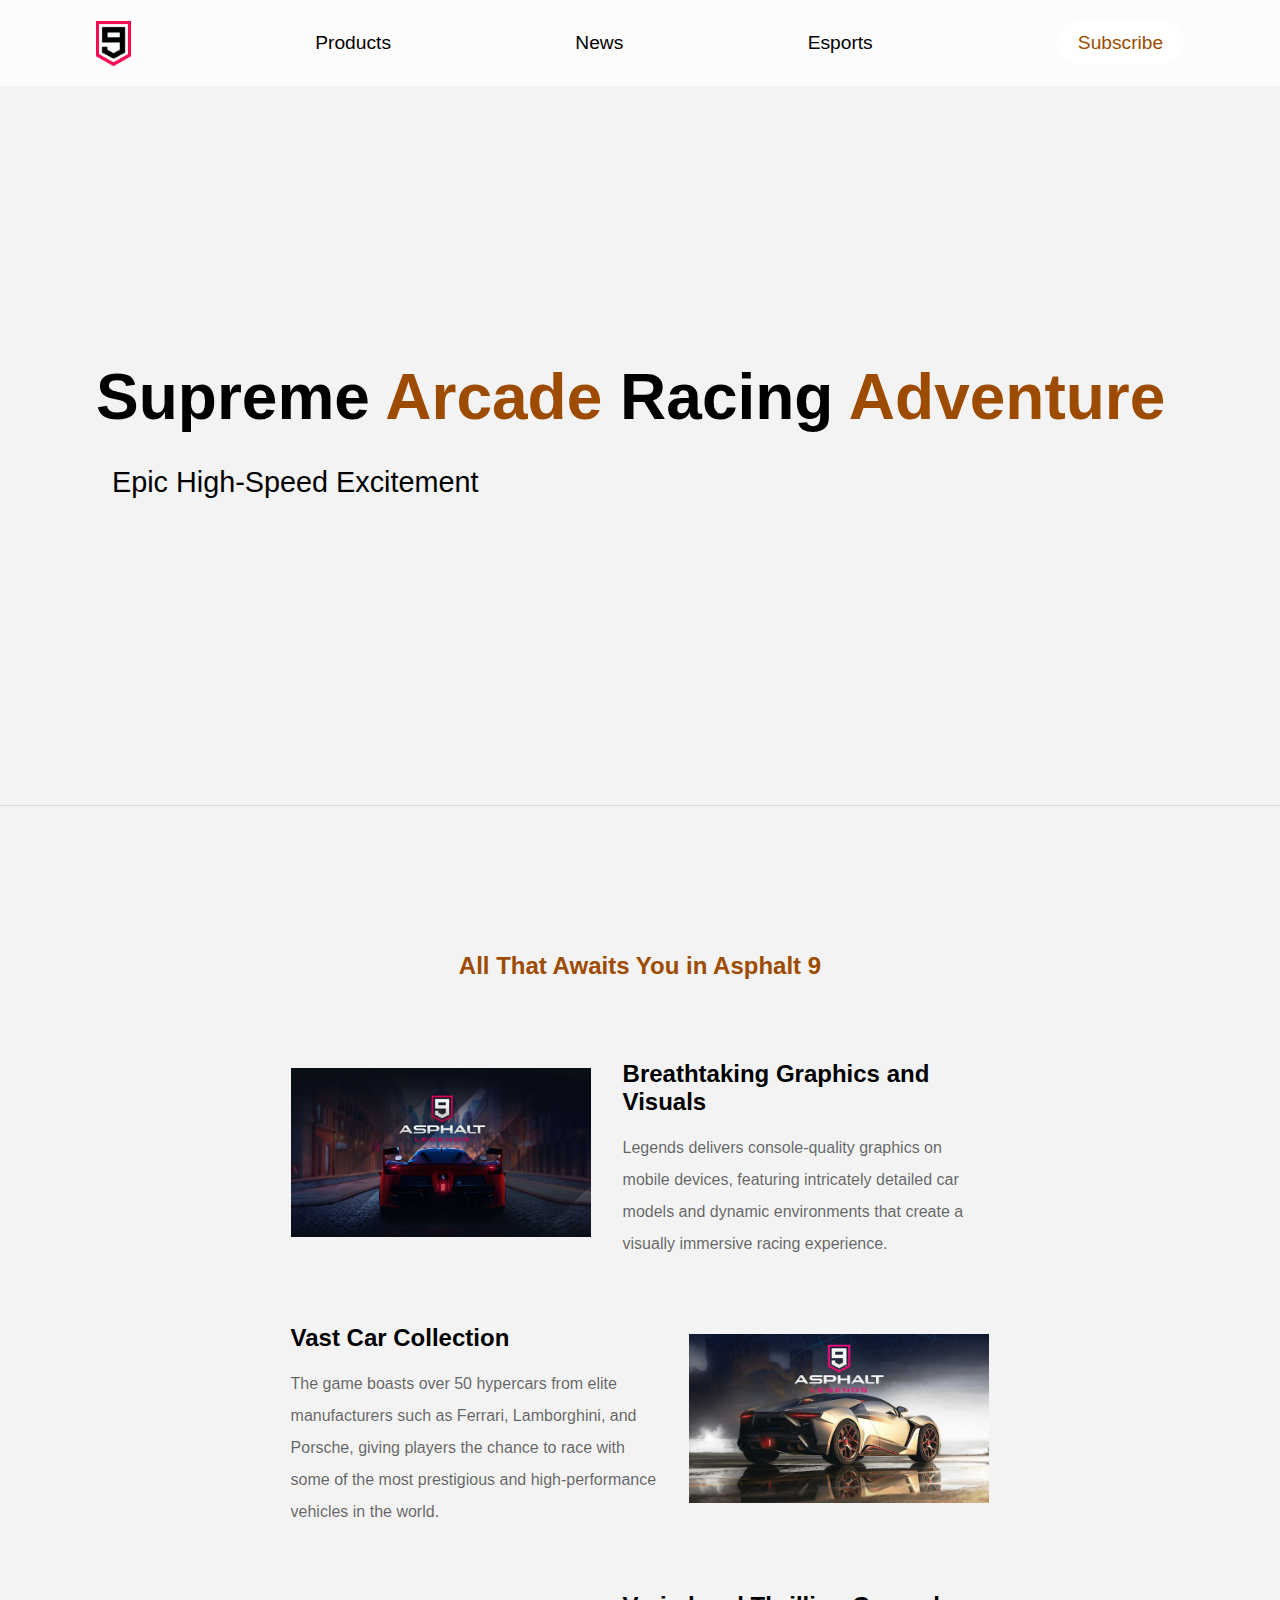
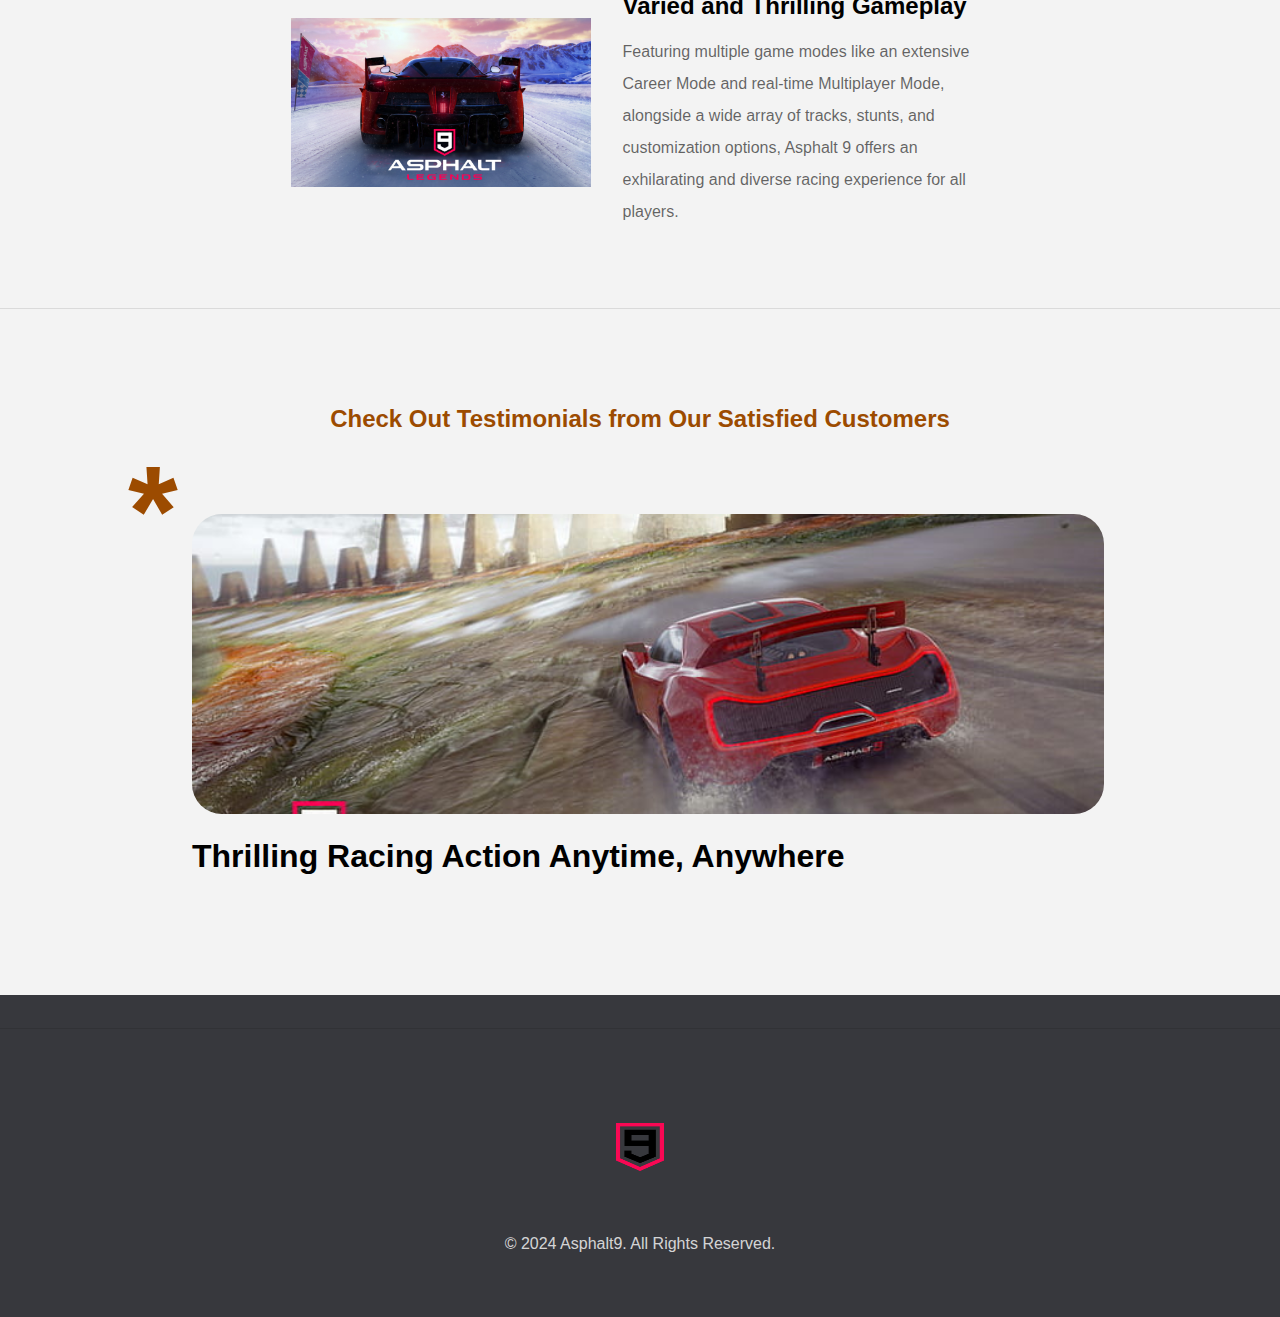
==== commit 48fd94f4: "add" ====
--- a/index.html
+++ b/index.html
@@ -11,13 +11,10 @@
     <nav class="navbar">
       <a href="/" class="company--logo">
         <img src="img/logo.png" alt="logo" class="navbar--image" />
-        <p>Asphalt9</p>
       </a>
-      <div class="navbar--list">
-        <a href="./html/products.html" class="navbar--button navbar--features">Products</a>
-        <a href="./html/news.html" class="navbar--button navbar--operation">News</a>
-        <a href="./html/Esports.html" class="navbar--button navbar--testimoni">Esports</a>
-      </div>
+      <a href="./html/products.html" class="navbar--button navbar--features">Products</a>
+      <a href="./html/news.html" class="navbar--button navbar--operation">News</a>
+      <a href="./html/Esports.html" class="navbar--button navbar--testimoni">Esports</a>
       <button class="navbar--buttons">
         <a href="./html/subscribe.html" class="navbar--button">Subscribe</a>
       </button>
@@ -26,37 +23,32 @@
       <div class="hero--text">
         <div class="hero--text__container">
           <h1 class="hero--text__header" style="color: black">
-            Ultimate <span> Arcade </span> Racing <span> Experience</span>
+            Supreme <span> Arcade </span> Racing <span> Adventure</span>
           </h1>
           <h4 class="hero--text__p">
-            Asphalt9: Legendary High-Speed Thrills
+            Epic High-Speed Excitement
           </h4>
         </div>
-      </div>
-      <div class="hero--image">
-        <img src="./img/hero.jpeg" alt="image" />
       </div>
     </section>
     <section class="feature section">
       <div class="feature__info">
-        <p class="header">Why Us?</p>
-        <h1 class="feature__header">
-          Everything you will experienced in Asphalt9
-        </h1>
+        <p class="header">All That Awaits You in Asphalt 9</p>
       </div>
       <div class="feature__items">
         <div class="feature__item">
           <div class="feature__item--text">
             <div class="feature__item--text--container">
-              <div class="dot"></div>
-              <img src="./img/car1.jpg" alt="computer" class="feature__item--image imageBlur"></img>
-              <h1 class="feature__item--text--header">
-                Stunning Graphics and Visuals
-              </h1>
-              <p class="feature__item--text--p">
-                Asphalt 9: Legends offers console-quality graphics on mobile devices, with detailed car models and dynamic environments
-                that provide a visually immersive racing experience.
-              </p>
+              <img src="./img/car2.jpg" alt="computer" class="feature__item--image imageBlur"></img>
+              <div >
+                <h1 class="feature__item--text--header">
+                  Breathtaking Graphics and Visuals
+                </h1>
+                <p class="feature__item--text--p">
+                  Legends delivers console-quality graphics on mobile devices, featuring intricately detailed car models and dynamic
+                  environments that create a visually immersive racing experience.
+                </p>
+              </div>
             </div>
           </div>
         </div>
@@ -64,19 +56,17 @@
       <div class="feature__items">
         <div class="feature__item">
           <div class="feature__item--text">
-            <div class="feature__item--text--container">
-              <div style="display: flex">
-                <div class="dot"></div>
-                <div class="dot"></div>
+            <div class="feature__item--text--container" style="flex-direction: row-reverse;">
+              <img src="./img/car1.jpg" alt="computer" class="feature__item--image imageBlur"></img>
+              <div>
+                <h1 class="feature__item--text--header">
+                  Vast Car Collection
+                </h1>
+                <p class="feature__item--text--p">
+                  The game boasts over 50 hypercars from elite manufacturers such as Ferrari, Lamborghini, and Porsche, giving players the
+                  chance to race with some of the most prestigious and high-performance vehicles in the world.
+                </p>
               </div>
-              <img src="./img/car2.webp" alt="computer" class="feature__item--image imageBlur"></img>
-              <h1 class="feature__item--text--header">
-                Extensive Car Collection
-              </h1>
-              <p class="feature__item--text--p">
-                The game features over 50 hypercars from top manufacturers like Ferrari, Lamborghini, and Porsche, allowing players to
-                race with some of the most prestigious and high-performance cars in the world.
-              </p>
             </div>
           </div>
           
@@ -87,17 +77,17 @@
           
           <div class="feature__item--text">
             <div class="feature__item--text--container">
-              <div style="display: flex"><div class="dot"></div><div class="dot"></div>
-              <div class="dot"></div></div>
-              <img src="./img/car3.jpeg" alt="computer" class="feature__item--image imageBlur"></img>
-              <h1 class="feature__item--text--header">
-                Diverse and Exciting Gameplay
-              </h1>
-              <p class="feature__item--text--p">
-                With multiple game modes including a comprehensive Career Mode and real-time Multiplayer Mode, along with a variety of
-                tracks, stunts, and customization options, Asphalt 9 delivers a thrilling and varied racing experience for all types of
-                players.
-              </p>
+              <img src="./img/car3.webp" alt="computer" class="feature__item--image imageBlur"></img>
+              <div>
+                <h1 class="feature__item--text--header">
+                  Varied and Thrilling Gameplay
+                </h1>
+                <p class="feature__item--text--p">
+                  Featuring multiple game modes like an extensive Career Mode and real-time Multiplayer Mode, alongside a wide array of
+                  tracks, stunts, and customization options, Asphalt 9 offers an exhilarating and diverse racing experience for all
+                  players.
+                </p>
+              </div>
             </div>
           </div>
         </div>
@@ -105,54 +95,31 @@
     </section>
     <section class="testimoni section">
       <div class="feature__info">
-        <p class="header">Testimonial</p>
-        <h1 class="feature__header">
-          Explore our Testimonial from our satisfied customers
-        </h1>
+        <p class="header">Check Out Testimonials from Our Satisfied Customers</p>
       </div>
       <div class="testimoni__items">
-        <div class="arrow-left">&larrtl;</div>
+        <div class="arrow-left" style="display: none">&larrtl;</div>
         <div class="testimoni__items--infoContainer">
           <div data-number="0" class="testimoni__items--info testimoni--1">
             <p class="testimoni__items--petik">*</p>
-            <img src="./img/featured1.jpg" alt="">
-            <h1 class="testimoni__items--header">Unmatched Mobile Racing Experience</h1>
-            <p class="testimoni__items--p">Asphalt 9: Legends has set a new standard for mobile racing games. The graphics are breathtaking, the car selection is
-            top-notch, and the gameplay is both thrilling and addictive. I can't put it down!</p>
+            <img src="./img/feaured1.jpg" alt="">
+            <h1 class="testimoni__items--header">Unrivaled Mobile Racing Experience</h1>
           </div>
           <div data-number="1" class="testimoni__items--info testimoni--2">
             <p class="testimoni__items--petik">*</p>
             <img src="./img/featured2.jpg" alt="">
-            <h1 class="testimoni__items--header">High-Octane Fun Anytime, Anywhere</h1>
-            <p class="testimoni__items--p">This game brings the excitement of arcade racing right to your fingertips. Whether I'm competing in the Career Mode or
-            challenging friends in Multiplayer, Asphalt 9 always delivers high-speed fun and intense competition.</p>
-            
+            <h1 class="testimoni__items--header">Thrilling Racing Action Anytime, Anywhere</h1>
           </div>
           <div data-number="2" class="testimoni__items--info testimoni--3">
             <p class="testimoni__items--petik">*</p>
-            <img src="./img/featured3.jpg" alt="">
-            <h1 class="testimoni__items--header">Perfect Blend of Style and Substance</h1>
-            <p class="testimoni__items--p">Asphalt 9: Legends combines stunning visuals with deep, engaging gameplay. The variety of cars and tracks keeps things
-            fresh, and the customization options let me personalize my ride. It's the ultimate racing game for any enthusiast.</p>
-            
+            <img src="./img/featureed3.jpg" alt="">
+            <h1 class="testimoni__items--header">Ideal Fusion of Style and Substance</h1>
           </div>
         </div>
-        <div class="arrow-right">&rarrtl;</div>
-      </div>
-      <div class="testimoni__dots">
-        <div data-dot="1" class="testimoni__dot dot--1 dot-active"></div>
-        <div data-dot="2" class="testimoni__dot dot--2"></div>
-        <div data-dot="3" class="testimoni__dot dot--3"></div>
+        <div class="arrow-right" style="display: none">&rarrtl;</div>
       </div>
     </section>
-    <footer class="footer">
-      <div class="footer__items">
-        <a href="./html/products.html" class="footer_item">Products</a>
-        <a href="./html/news.html" class="footer_item">News</a>
-        <a href="./html/Esports.html" class="footer_item">Esports</a>
-        <a href="#" class="footer_item">Terms and Condition</a>
-        <a href="#" class="footer_item">Privacy Policy</a>
-      </div>
+    <footer class="footer" style="margin-top: 1rem;">
       <a href="/"><img src="./img/icon.png" alt="logo" class="footer__logo"></img></a>
       <div class="footer__copyright">&copy; 2024 Asphalt9. All Rights Reserved.</div>
     </footer>
--- a/style.css
+++ b/style.css
@@ -1,19 +1,3 @@
-/* The page is NOT responsive. You can implement responsiveness yourself if you wanna have some fun 😃 */
-
-:root {
-  --color-primary: #ff585f;
-  --color-secondary: #ffcb03;
-  --color-tertiary: #ff585f;
-  --color-primary-darker: #fd424b;
-  --color-secondary-darker: #ffbb00;
-  --color-tertiary-darker: #fd424b;
-  --color-primary-opacity: #ff58602d;
-  --color-secondary-opacity: #ffcd0331;
-  --color-tertiary-opacity: #ff58602d;
-  --gradient-primary: linear-gradient(to top left, #fd424b, #ff585f);
-  --gradient-secondary: linear-gradient(to top left, #ffb003, #ffcb03);
-}
-
 * {
   padding: 0;
   margin: 0;
@@ -33,7 +17,7 @@
 }
 
 .sectionHidden {
-  opacity: 0;
+  opacity: 1;
   transform: translateY(50px);
   -webkit-transform: translateY(50px);
   -moz-transform: translateY(50px);
@@ -48,7 +32,7 @@
 
 .header {
   font-size: 1.5rem;
-  color: var(--color-primary);
+  color: #9c4b00;
   font-weight: 800;
 }
 
@@ -112,7 +96,7 @@
 
 .navbar--buttons {
   padding: 0.7rem 1.3rem;
-  background-color: var(--color-primary);
+  background: white;
   border: none;
   outline: none;
   border-radius: 2rem;
@@ -122,6 +106,10 @@
   -o-border-radius: 2rem;
 }
 
+.navbar--buttons .navbar--button {
+  color: #9c4b00;
+}
+
 .company--logo {
   display: flex;
   gap: 1rem;
@@ -141,7 +129,7 @@
 .hero {
   width: 100%;
   display: grid;
-  grid-template-columns: minmax(300px, 1.2fr) minmax(300px, 1fr);
+  grid-template-columns: 1fr;
   padding-inline: 12rem;
   border-bottom: 1px solid rgba(0, 0, 0, 0.1);
   gap: 2rem;
@@ -152,13 +140,9 @@
   display: flex;
   align-items: center;
   justify-content: center;
-  padding-inline: 12rem;
+  padding-inline: 3rem;
   border-bottom: 1px solid rgba(0, 0, 0, 0.1);
   gap: 2rem;
-  background-image: url('./img/news.webp');
-  background-size: cover;
-  background-position: center;
-  background-repeat: no-repeat;
 }
 
 .hero--text {
@@ -173,7 +157,6 @@
   flex-direction: row;
   align-items: center;
   justify-content: center;
-  width: 650px;
   color: white;
 }
 
@@ -196,10 +179,7 @@
 }
 
 .hero--text__header span {
-  color: rgba(0, 0, 0, 0.6);
-  background-image: var(--gradient-primary);
-  padding-inline: 1.5rem;
-  border-radius: 40px;
+  color: #9c4b00;
 }
 
 .hero--text__header {
@@ -216,8 +196,8 @@
 .hero--text__button {
   border: none;
   outline: none;
-  color: var(--color-primary);
-  border-bottom: 1px solid var(--color-primary);
+  color: #9c4b00;
+  border-bottom: 1px solid #9c4b00;
   padding: 0.5rem 0.4rem;
   background: none;
   margin-inline: 1rem;
@@ -229,7 +209,7 @@
 .hero--text__button:hover {
   color: white;
   border-bottom: 1px solid white;
-  background: var(--color-primary);
+  background: #9c4b00;
 }
 
 .hero--image {
@@ -300,9 +280,10 @@
 .feature__item--text--container {
   width: 70%;
   display: flex;
-  flex-direction: column;
-  align-items: center;
-  justify-content: center;
+  flex-direction: row;
+  align-items: center;
+  justify-content: center;
+  gap: 2rem;
 }
 
 .feature__item--text--header {
@@ -313,7 +294,6 @@
 .feature__item--text--p {
   font-size: 1rem;
   line-height: 2rem;
-  text-align: center;
   color: rgba(0, 0, 0, 0.6);
 }
 
@@ -327,7 +307,7 @@
 }
 
 .operation--information {
-  /* color: var(--color-primary); */
+  /* color: #9c4b00; */
   font-weight: bold;
 }
 
@@ -401,9 +381,9 @@
 
 .event__container {
   display: grid;
-  grid-template-columns: 1fr 1fr;
+  grid-template-columns: 1fr 1fr 1fr 1fr;
   gap: 2rem;
-  width: 65%;
+  width: 100%;
   margin-top: 2rem;
 }
 
@@ -418,7 +398,6 @@
   background-color: white;
   border-radius: 10px;
   border: 1px solid var(--color-primary-opacity);
-  color: var(--color-primary);
   font-size: 2rem;
   font-weight: bold;
 }
@@ -443,28 +422,16 @@
   -o-border-radius: 50%;
 }
 
-.dot-red {
-  background-color: var(--color-tertiary-opacity);
-}
-
-.dot-yellow {
-  background-color: var(--color-secondary-opacity);
-}
-
-.dot-green {
-  background-color: var(--color-primary-opacity);
-}
-
 .btn-yellow {
-  background: var(--color-secondary);
+  background: #ffcb03;
 }
 
 .btn-green {
-  background: var(--color-primary);
+  background: #9c4b00;
 }
 
 .btn-red {
-  background: var(--color-tertiary);
+  background: #9c4b00;
 }
 
 .operation__item--text--h1 {
@@ -520,7 +487,7 @@
 }
 
 .testimoni__items--petik {
-  color: var(--color-primary);
+  color: #9c4b00;
   font-weight: bolder;
   font-size: 8rem;
   position: absolute;
@@ -548,7 +515,7 @@
 .arrow-right {
   height: 4rem;
   width: 4rem;
-  background-color: var(--color-primary);
+  background-color: #9c4b00;
   border-radius: 50%;
   -webkit-border-radius: 50%;
   -moz-border-radius: 50%;
@@ -567,6 +534,7 @@
   font-size: 2rem;
   font-weight: 700;
   margin-block: 1.5rem;
+  text-align: center;
 }
 
 .testimoni__items--p {
@@ -689,6 +657,7 @@
 .news__item {
   display: flex;
   align-items: center;
+  flex-direction: column;
   justify-content: start;
   gap: 1rem;
   width: 80%;
@@ -697,13 +666,13 @@
 }
 
 .news__item.reverse {
-  flex-direction: row-reverse;
+  flex-direction: column-reverse;
   padding-inline: 1rem 0;
 }
 
 .news__item img {
-  width: 400px;
-  height: 200px;
+  width: 100%;
+  height: 600px;
   object-fit: cover;
 }
 
@@ -713,6 +682,7 @@
   align-items: start;
   justify-content: center;
   gap: 0.5rem;
+  padding: 1rem;
 }
 
 .news__info p {
@@ -749,6 +719,7 @@
   width: 100%;
   border-radius: 10px;
   overflow: hidden;
+  border: 2px solid #9c4b00;
 }
 
 .list__info {
@@ -768,7 +739,7 @@
 }
 
 .list__info h4 span {
-  color: var(--color-primary);
+  color: #9c4b00;
   text-align: center;
 }
 
@@ -803,7 +774,7 @@
 
 .join__btn {
   padding: 1.3rem 2.5rem;
-  background-color: var(--color-primary);
+  background-color: #9c4b00;
   color: black;
   border-radius: 5rem;
   -webkit-border-radius: 5rem;
@@ -907,7 +878,7 @@
 
 .login-container {
   display: grid;
-  grid-template-columns: 1fr 1fr;
+  grid-template-columns: 1fr;
 }
 
 .login-container > * {
@@ -933,7 +904,7 @@
 .form-container h1 {
   font-size: 4rem;
   font-weight: 800;
-  color: var(--color-primary);
+  color: #9c4b00;
   text-align: center;
   font-family: 'Poppins', sans-serif;
 }
@@ -957,8 +928,9 @@
 }
 
 .form-container button {
-  padding: 0.5rem 0.8rem;
-  background-color: var(--color-primary);
+  padding: 0.8rem 1rem;
+  font-size: 1.2rem;
+  background-color: #9c4b00;
   color: white;
   border-radius: 5px;
   border: none;
@@ -993,7 +965,7 @@
   top: 20px;
   left: 20px;
   color: white;
-  background-color: var(--color-primary);
+  background-color: #9c4b00;
   border-radius: 20px;
   padding: 0.8rem 1rem;
   width: fit-content;
@@ -1084,6 +1056,10 @@
 @media only screen and (max-width: 900px) {
   * {
     font-size: 14px;
+  }
+
+  .feature__item--text--container {
+    flex-direction: column !important;
   }
 
   .news__item,
